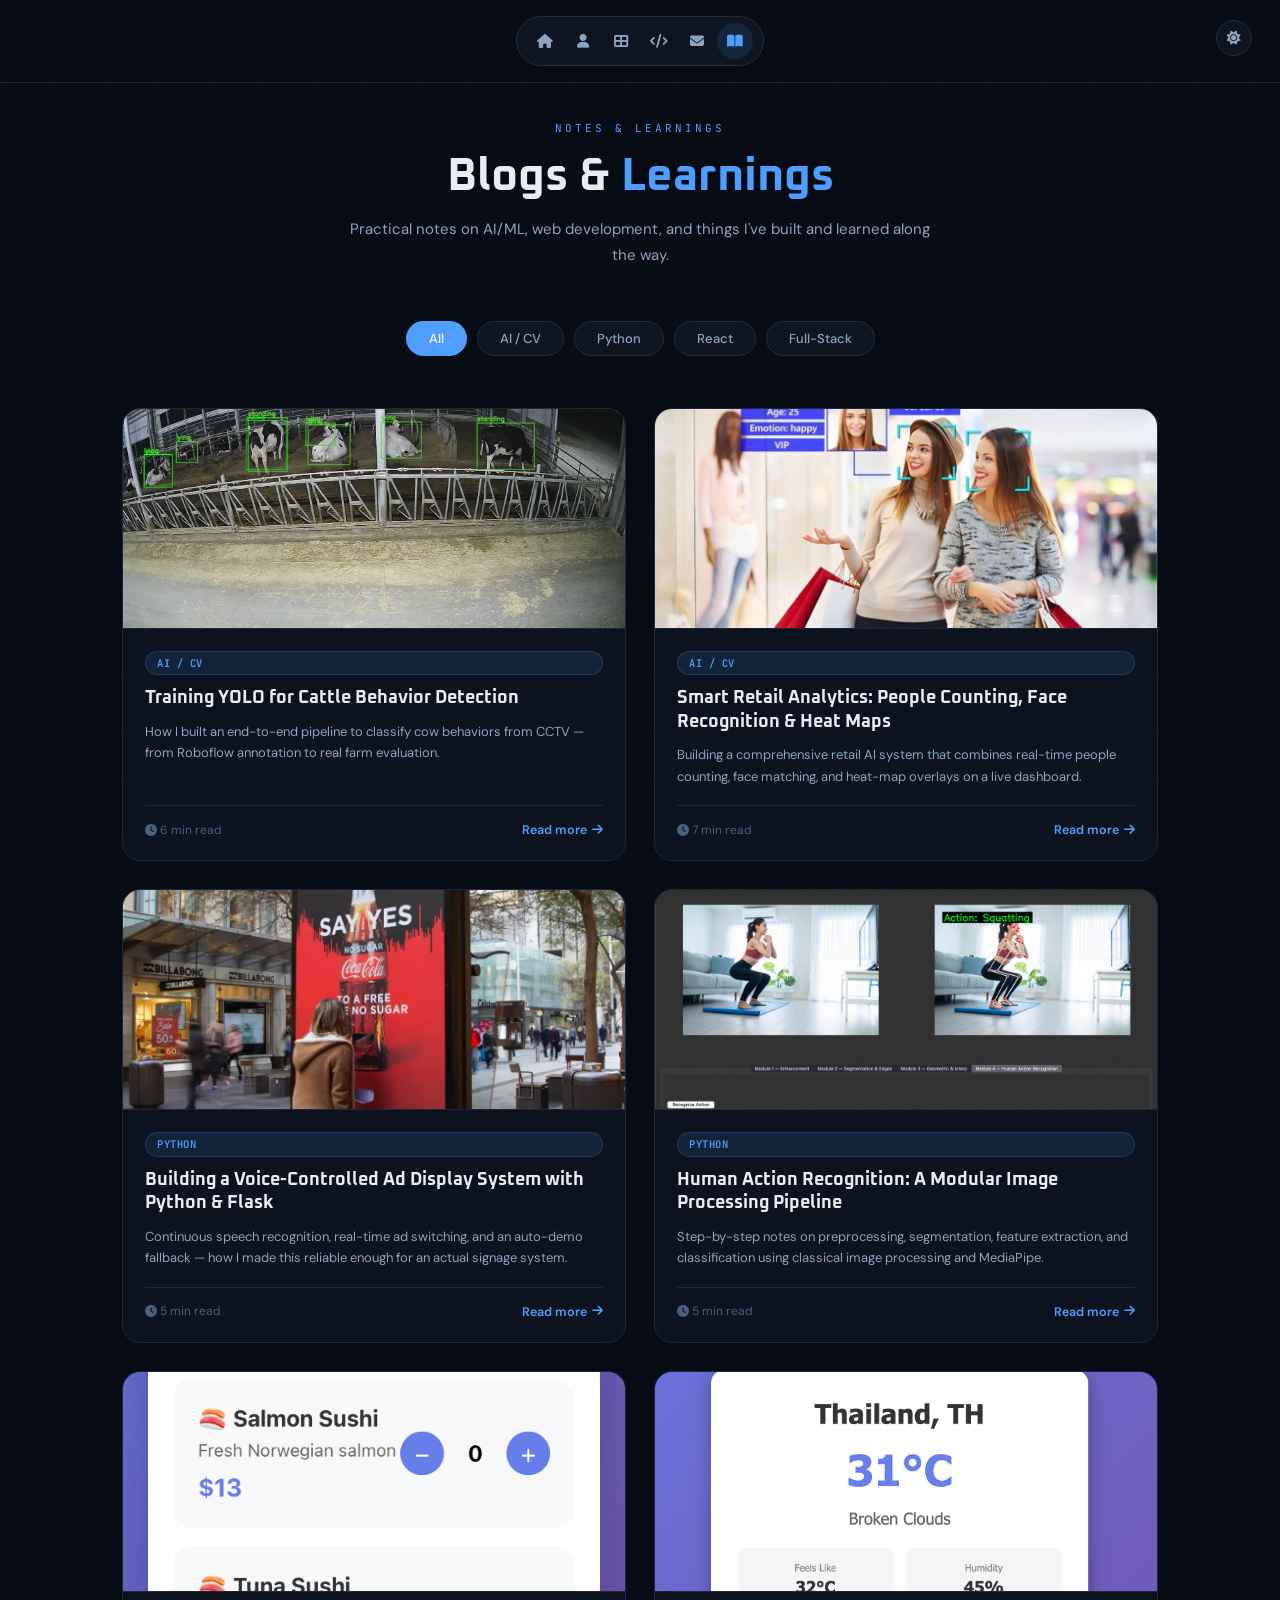
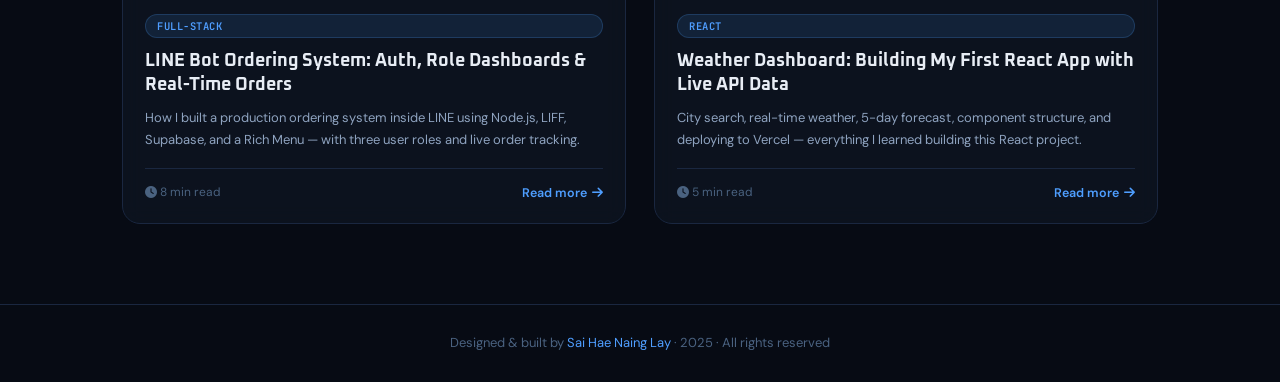
==== blog.html @ 4f35e361 "Add Blogs & Learning" ====
<!DOCTYPE html>
<html lang="en">
<head>
  <meta charset="UTF-8" />
  <meta name="viewport" content="width=device-width, initial-scale=1.0" />
  <title>Blog & Notes | Sai Hae Naing Lay</title>
  <link rel="preconnect" href="https://fonts.googleapis.com" />
  <link rel="preconnect" href="https://fonts.gstatic.com" crossorigin />
  <link href="https://fonts.googleapis.com/css2?family=Oxanium:wght@400;500;600;700;800&family=DM+Sans:wght@300;400;500;600&family=JetBrains+Mono:wght@400;500&display=swap" rel="stylesheet" />
  <link rel="stylesheet" href="https://cdnjs.cloudflare.com/ajax/libs/font-awesome/6.5.0/css/all.min.css" />
  <style>
    *, *::before, *::after { margin: 0; padding: 0; box-sizing: border-box; }

    :root {
      --bg:        #070b14;
      --surface:   #0e1520;
      --surface2:  #131d2e;
      --border:    #1a2740;
      --border2:   #1e2e4a;
      --accent:    #4f9eff;
      --accent2:   #7ec8ff;
      --accent-glow: rgba(79,158,255,0.12);
      --text:      #e8edf5;
      --text2:     #8fa3c0;
      --text3:     #4a6280;
      --radius:    14px;
    }

    html { scroll-behavior: smooth; }

    body {
      font-family: 'DM Sans', system-ui, sans-serif;
      background: var(--bg);
      color: var(--text);
      overflow-x: hidden;
      line-height: 1.6;
    }

    body::before {
      content: '';
      position: fixed; inset: 0;
      background-image:
        linear-gradient(rgba(79,158,255,0.035) 1px, transparent 1px),
        linear-gradient(90deg, rgba(79,158,255,0.035) 1px, transparent 1px);
      background-size: 52px 52px;
      pointer-events: none; z-index: 0;
    }

    body.light {
      --bg:        #f2f4f8;
      --surface:   #ffffff;
      --surface2:  #e8ecf2;
      --border:    #d0d8e8;
      --border2:   #c0cce0;
      --text:      #0f1929;
      --text2:     #445066;
      --text3:     #8898aa;
      --accent-glow: rgba(79,158,255,0.09);
    }

    body.light::before {
      background-image:
        linear-gradient(rgba(79,158,255,0.06) 1px, transparent 1px),
        linear-gradient(90deg, rgba(79,158,255,0.06) 1px, transparent 1px);
    }

    /* ── NAV ── */
    #navbar {
      position: fixed; top: 0; left: 0; right: 0; z-index: 100;
      display: flex; align-items: center; justify-content: center;
      padding: 16px 40px;
      background: rgba(7,11,20,0.82);
      backdrop-filter: blur(18px);
      border-bottom: 1px solid var(--border);
    }

    body.light #navbar { background: rgba(242,244,248,0.88); }

    .nav-inner {
      display: flex; align-items: center; gap: 4px;
      background: var(--surface); border: 1px solid var(--border2);
      border-radius: 999px; padding: 6px 10px;
    }

    .nav-links { display: flex; gap: 2px; list-style: none; }

    .nav-links a {
      position: relative;
      display: flex; align-items: center; justify-content: center;
      width: 36px; height: 36px; border-radius: 50%;
      color: var(--text2); font-size: 14px;
      text-decoration: none; transition: all 0.2s;
    }

    .nav-links a:hover, .nav-links a.active {
      background: var(--accent-glow); color: var(--accent);
    }

    .nav-links a .tip {
      position: absolute; top: calc(100% + 10px);
      left: 50%; transform: translateX(-50%);
      background: var(--surface2); border: 1px solid var(--border2);
      color: var(--text); font-size: 11px; padding: 4px 10px;
      border-radius: 8px; white-space: nowrap;
      opacity: 0; pointer-events: none; transition: opacity 0.16s;
    }
    .nav-links a:hover .tip { opacity: 1; }

    .theme-toggle {
      position: fixed; right: 28px; top: 20px;
      display: flex; align-items: center; justify-content: center;
      width: 36px; height: 36px;
      background: var(--surface); border: 1px solid var(--border2);
      border-radius: 50%; color: var(--text2); font-size: 14px;
      cursor: pointer; transition: all 0.2s; z-index: 101;
    }
    .theme-toggle:hover { color: var(--accent); border-color: var(--accent); }

    /* ── BLOG LISTING ── */
    #blog-listing {
      min-height: 100vh;
      padding: 120px 32px 80px;
      max-width: 1100px;
      margin: 0 auto;
      position: relative; z-index: 1;
    }

    .blog-header {
      text-align: center;
      margin-bottom: 52px;
    }

    .blog-label {
      font-family: 'JetBrains Mono', monospace;
      font-size: 11px; letter-spacing: 3px;
      text-transform: uppercase; color: var(--accent);
      margin-bottom: 14px; display: block;
    }

    .blog-title {
      font-family: 'Oxanium', sans-serif;
      font-size: clamp(26px, 4vw, 46px);
      font-weight: 700; color: var(--text);
      margin-bottom: 14px; line-height: 1.1;
    }

    .blog-title span { color: var(--accent); }

    .blog-sub {
      font-size: 15px; color: var(--text2);
      max-width: 600px; margin: 0 auto;
      line-height: 1.75;
    }

    /* filter tabs */
    .filter-row {
      display: flex; flex-wrap: wrap; gap: 10px;
      justify-content: center; margin-bottom: 52px;
    }

    .fbtn {
      padding: 8px 22px; border-radius: 999px;
      font-size: 13px; font-weight: 500;
      border: 1px solid var(--border2);
      background: var(--surface); color: var(--text2);
      cursor: pointer; transition: all 0.2s;
      font-family: 'DM Sans', sans-serif;
    }
    .fbtn.active, .fbtn:hover {
      background: var(--accent); color: #fff; border-color: transparent;
    }

    /* card grid */
    .blog-grid {
      display: grid;
      grid-template-columns: repeat(2, 1fr);
      gap: 28px;
    }

    .blog-card {
      background: rgba(14,21,32,0.85);
      border: 1px solid var(--border);
      border-radius: 18px; overflow: hidden;
      cursor: pointer; transition: all 0.26s;
      backdrop-filter: blur(10px);
      display: flex; flex-direction: column;
    }

    body.light .blog-card { background: rgba(255,255,255,0.9); }

    .blog-card:hover {
      border-color: var(--accent);
      transform: translateY(-5px);
      box-shadow: 0 20px 50px rgba(0,0,0,0.4);
    }

    .blog-card.hidden { display: none; }

    .blog-card-img {
      width: 100%; height: 220px; object-fit: cover;
      display: block; border-bottom: 1px solid var(--border);
      transition: transform 0.4s;
    }
    .blog-card:hover .blog-card-img { transform: scale(1.04); }
    .blog-card-img-wrap { overflow: hidden; }

    .blog-card-body {
      padding: 22px 22px 20px;
      display: flex; flex-direction: column; flex: 1;
    }

    .blog-card-tag {
      display: inline-block;
      padding: 3px 11px; border-radius: 999px;
      font-size: 10.5px; font-weight: 600;
      font-family: 'JetBrains Mono', monospace;
      letter-spacing: 0.5px; text-transform: uppercase;
      background: var(--accent-glow); color: var(--accent);
      border: 1px solid rgba(79,158,255,0.2);
      margin-bottom: 12px;
    }

    .blog-card-title {
      font-family: 'Oxanium', sans-serif;
      font-size: 18px; font-weight: 700;
      color: var(--text); margin-bottom: 10px; line-height: 1.3;
    }

    .blog-card-desc {
      font-size: 13px; color: var(--text2); line-height: 1.65;
      margin-bottom: 18px; flex: 1;
    }

    .blog-card-footer {
      display: flex; align-items: center; justify-content: space-between;
      padding-top: 14px; border-top: 1px solid var(--border);
      font-size: 12px; color: var(--text3);
    }

    .blog-card-read {
      font-size: 12.5px; font-weight: 600; color: var(--accent);
      display: flex; align-items: center; gap: 5px;
      transition: gap 0.18s;
    }
    .blog-card:hover .blog-card-read { gap: 9px; }

    /* ── ARTICLE VIEW ── */
    #article-view {
      display: none;
      min-height: 100vh;
      position: relative; z-index: 1;
    }

    #article-view.visible { display: block; }

    .article-hero {
      width: 100%; height: 420px; object-fit: cover; display: block;
    }

    .article-body {
      max-width: 780px; margin: 0 auto;
      padding: 52px 32px 100px;
    }

    .article-back {
      display: inline-flex; align-items: center; gap: 8px;
      font-size: 13px; font-weight: 600; color: var(--text2);
      text-decoration: none; margin-bottom: 32px;
      cursor: pointer; border: none; background: none;
      transition: color 0.2s; font-family: 'DM Sans', sans-serif;
    }
    .article-back:hover { color: var(--accent); }

    .article-tag {
      display: inline-block;
      padding: 4px 13px; border-radius: 999px;
      font-size: 11px; font-weight: 600;
      font-family: 'JetBrains Mono', monospace;
      letter-spacing: 0.5px; text-transform: uppercase;
      background: var(--accent-glow); color: var(--accent);
      border: 1px solid rgba(79,158,255,0.2);
      margin-bottom: 18px;
    }

    .article-title {
      font-family: 'Oxanium', sans-serif;
      font-size: clamp(24px, 4vw, 38px);
      font-weight: 700; color: var(--text);
      margin-bottom: 10px; line-height: 1.15;
    }

    .article-meta {
      font-size: 12px; color: var(--text3);
      font-family: 'JetBrains Mono', monospace;
      margin-bottom: 40px;
      display: flex; gap: 18px;
    }

    .article-content h2 {
      font-family: 'Oxanium', sans-serif;
      font-size: 20px; font-weight: 700;
      color: var(--text); margin: 36px 0 14px;
    }

    .article-content p {
      font-size: 15px; color: var(--text2);
      line-height: 1.82; margin-bottom: 16px;
    }

    .article-content ul {
      margin: 0 0 18px 22px;
    }

    .article-content li {
      font-size: 15px; color: var(--text2);
      line-height: 1.75; margin-bottom: 6px;
    }

    .article-content code {
      font-family: 'JetBrains Mono', monospace;
      font-size: 13px; background: var(--surface2);
      border: 1px solid var(--border2);
      padding: 2px 8px; border-radius: 5px; color: var(--accent2);
    }

    .article-content pre {
      background: var(--surface);
      border: 1px solid var(--border2);
      border-radius: 10px; padding: 20px 22px;
      overflow-x: auto; margin: 20px 0;
    }

    .article-content pre code {
      background: none; border: none;
      padding: 0; font-size: 13px; color: var(--text2);
    }

    .article-content strong { color: var(--text); font-weight: 600; }

    .article-divider {
      height: 1px; background: var(--border2);
      margin: 40px 0;
    }

    /* ── FOOTER ── */
    footer {
      text-align: center; padding: 28px;
      border-top: 1px solid var(--border);
      font-size: 13px; color: var(--text3);
      position: relative; z-index: 1;
    }
    footer span { color: var(--accent); }

    /* ── RESPONSIVE ── */
    @media (max-width: 768px) {
      .blog-grid { grid-template-columns: 1fr; }
      #blog-listing { padding: 100px 20px 60px; }
      .article-body { padding: 36px 20px 80px; }
      #navbar { padding: 14px 16px; }
      .theme-toggle { right: 14px; top: 16px; }
    }
  </style>
</head>
<body>

  <!-- NAV -->
  <nav id="navbar">
    <div class="nav-inner">
      <ul class="nav-links">
        <li><a href="index.html"  ><i class="fas fa-house"></i>              <span class="tip">Home</span></a></li>
        <li><a href="index.html#about"  ><i class="fas fa-user"></i>         <span class="tip">About</span></a></li>
        <li><a href="index.html#portfolio"><i class="fas fa-table-cells-large"></i><span class="tip">Projects</span></a></li>
        <li><a href="index.html#skills" ><i class="fas fa-code"></i>         <span class="tip">Skills</span></a></li>
        <li><a href="index.html#contact"><i class="fas fa-envelope"></i>     <span class="tip">Contact</span></a></li>
        <li><a href="blog.html" class="active"><i class="fas fa-book-open"></i><span class="tip">Blog</span></a></li>
      </ul>
    </div>
    <button class="theme-toggle" id="themeToggle" aria-label="Toggle theme">
      <i class="fas fa-sun"></i>
    </button>
  </nav>

  <!-- ══ BLOG LISTING ══ -->
  <div id="blog-listing">
    <div class="blog-header">
      <span class="blog-label">Notes &amp; Learnings</span>
      <h1 class="blog-title">Blogs &amp; <span>Learnings</span></h1>
      <p class="blog-sub">Practical notes on AI/ML, web development, and things I've built and learned along the way.</p>
    </div>

    <div class="filter-row">
      <button class="fbtn active" data-tag="all">All</button>
      <button class="fbtn" data-tag="AI/CV">AI / CV</button>
      <button class="fbtn" data-tag="Python">Python</button>
      <button class="fbtn" data-tag="React">React</button>
      <button class="fbtn" data-tag="Full-Stack">Full-Stack</button>
    </div>

    <div class="blog-grid" id="blogGrid">

      <!-- 1: YOLO Cattle -->
      <div class="blog-card" data-tag="AI/CV" data-post="yolo-cattle" onclick="openPost('yolo-cattle')">
        <div class="blog-card-img-wrap">
          <img src="images/Result.png" alt="Cattle Behavior" class="blog-card-img" />
        </div>
        <div class="blog-card-body">
          <span class="blog-card-tag">AI / CV</span>
          <h2 class="blog-card-title">Training YOLO for Cattle Behavior Detection</h2>
          <p class="blog-card-desc">How I built an end-to-end pipeline to classify cow behaviors from CCTV — from Roboflow annotation to real farm evaluation.</p>
          <div class="blog-card-footer">
            <span><i class="fas fa-clock"></i> 6 min read</span>
            <span class="blog-card-read">Read more <i class="fas fa-arrow-right"></i></span>
          </div>
        </div>
      </div>

      <!-- 2: Smart Retail -->
      <div class="blog-card" data-tag="AI/CV" data-post="smart-retail" onclick="openPost('smart-retail')">
        <div class="blog-card-img-wrap">
          <img src="images/face-recognition.jpg" alt="Smart Retail" class="blog-card-img" />
        </div>
        <div class="blog-card-body">
          <span class="blog-card-tag">AI / CV</span>
          <h2 class="blog-card-title">Smart Retail Analytics: People Counting, Face Recognition &amp; Heat Maps</h2>
          <p class="blog-card-desc">Building a comprehensive retail AI system that combines real-time people counting, face matching, and heat-map overlays on a live dashboard.</p>
          <div class="blog-card-footer">
            <span><i class="fas fa-clock"></i> 7 min read</span>
            <span class="blog-card-read">Read more <i class="fas fa-arrow-right"></i></span>
          </div>
        </div>
      </div>

      <!-- 3: Voice Ads -->
      <div class="blog-card" data-tag="Python" data-post="voice-ads" onclick="openPost('voice-ads')">
        <div class="blog-card-img-wrap">
          <img src="images/voice-controlled_ads.webp" alt="Voice Ads" class="blog-card-img" />
        </div>
        <div class="blog-card-body">
          <span class="blog-card-tag">Python</span>
          <h2 class="blog-card-title">Building a Voice-Controlled Ad Display System with Python &amp; Flask</h2>
          <p class="blog-card-desc">Continuous speech recognition, real-time ad switching, and an auto-demo fallback — how I made this reliable enough for an actual signage system.</p>
          <div class="blog-card-footer">
            <span><i class="fas fa-clock"></i> 5 min read</span>
            <span class="blog-card-read">Read more <i class="fas fa-arrow-right"></i></span>
          </div>
        </div>
      </div>

      <!-- 4: Human Action -->
      <div class="blog-card" data-tag="Python" data-post="human-action" onclick="openPost('human-action')">
        <div class="blog-card-img-wrap">
          <img src="images/humanaction-reco.PNG" alt="Human Action" class="blog-card-img" />
        </div>
        <div class="blog-card-body">
          <span class="blog-card-tag">Python</span>
          <h2 class="blog-card-title">Human Action Recognition: A Modular Image Processing Pipeline</h2>
          <p class="blog-card-desc">Step-by-step notes on preprocessing, segmentation, feature extraction, and classification using classical image processing and MediaPipe.</p>
          <div class="blog-card-footer">
            <span><i class="fas fa-clock"></i> 5 min read</span>
            <span class="blog-card-read">Read more <i class="fas fa-arrow-right"></i></span>
          </div>
        </div>
      </div>

      <!-- 5: LINE Bot -->
      <div class="blog-card" data-tag="Full-Stack" data-post="line-bot" onclick="openPost('line-bot')">
        <div class="blog-card-img-wrap">
          <img src="images/line-bot-sushi.png" alt="LINE Bot" class="blog-card-img" />
        </div>
        <div class="blog-card-body">
          <span class="blog-card-tag">Full-Stack</span>
          <h2 class="blog-card-title">LINE Bot Ordering System: Auth, Role Dashboards &amp; Real-Time Orders</h2>
          <p class="blog-card-desc">How I built a production ordering system inside LINE using Node.js, LIFF, Supabase, and a Rich Menu — with three user roles and live order tracking.</p>
          <div class="blog-card-footer">
            <span><i class="fas fa-clock"></i> 8 min read</span>
            <span class="blog-card-read">Read more <i class="fas fa-arrow-right"></i></span>
          </div>
        </div>
      </div>

      <!-- 6: Weather Dashboard -->
      <div class="blog-card" data-tag="React" data-post="weather-dashboard" onclick="openPost('weather-dashboard')">
        <div class="blog-card-img-wrap">
          <img src="images/weather-dashboard.png" alt="Weather Dashboard" class="blog-card-img" />
        </div>
        <div class="blog-card-body">
          <span class="blog-card-tag">React</span>
          <h2 class="blog-card-title">Weather Dashboard: Building My First React App with Live API Data</h2>
          <p class="blog-card-desc">City search, real-time weather, 5-day forecast, component structure, and deploying to Vercel — everything I learned building this React project.</p>
          <div class="blog-card-footer">
            <span><i class="fas fa-clock"></i> 5 min read</span>
            <span class="blog-card-read">Read more <i class="fas fa-arrow-right"></i></span>
          </div>
        </div>
      </div>

    </div>
  </div>

  <!-- ══ ARTICLE VIEW ══ -->
  <div id="article-view">

    <!-- POST: yolo-cattle -->
    <article id="post-yolo-cattle" class="post-content" style="display:none">
      <img src="images/Result.png" alt="Cattle Behavior" class="article-hero" />
      <div class="article-body">
        <button class="article-back" onclick="closePost()"><i class="fas fa-arrow-left"></i> Back to Notes</button>
        <span class="article-tag">AI / CV</span>
        <h1 class="article-title">Training YOLO for Cattle Behavior Detection</h1>
        <div class="article-meta">
          <span><i class="fas fa-clock"></i> 6 min read</span>
          <span><i class="fas fa-tag"></i> YOLOv8, YOLOv11, Roboflow, Python</span>
        </div>
        <div class="article-content">
          <p>This was my senior project — building a computer vision system that could watch CCTV footage of cows and classify their behavior in real time. The goal was to detect estrus (heat) automatically, which is important for livestock management.</p>

          <h2>Why Behavior Recognition?</h2>
          <p>Estrus detection in cattle is traditionally done manually, which requires constant observation and is easy to miss. Mounting behavior is a key indicator. If a model can detect mounting reliably from video, it can alert farmers automatically and save a lot of time.</p>

          <h2>Dataset Construction</h2>
          <p>The first challenge was data. We recorded footage from real farm CCTV cameras, then manually annotated each frame using <code>Roboflow</code>. We labeled four behavior classes:</p>
          <ul>
            <li>Standing</li>
            <li>Lying</li>
            <li>Grazing</li>
            <li>Mounting</li>
          </ul>
          <p>Dataset quality matters more than quantity. We spent a lot of time making sure labels were consistent — a blurry frame with a wrong label is worse than no frame at all.</p>

          <h2>Model Training</h2>
          <p>We trained both <code>YOLOv8</code> and <code>YOLOv11</code> to compare performance. YOLOv11 gave better results on our dataset, especially for detecting the mounting class which had fewer examples.</p>
          <pre><code>yolo train model=yolov11n.pt data=cattle.yaml epochs=50 imgsz=640</code></pre>
          <p>Key things I learned about training:</p>
          <ul>
            <li>Always check your class distribution — imbalanced data will hurt your minority class badly</li>
            <li>Use augmentation (flip, rotate, brightness) but don't overdo it</li>
            <li>Validate on real farm footage, not just your training split</li>
          </ul>

          <h2>Evaluation on Real Footage</h2>
          <p>The hardest part was getting the model to work on actual farm CCTV. The cameras were low resolution and had different angles than our training data. We had to fine-tune with a small set of real-farm-specific images to bridge that gap.</p>

          <h2>What I'd Do Differently</h2>
          <p>If I did this again, I'd collect data from multiple farms and multiple camera angles from the start. A model trained on one farm's footage generalizes poorly to another farm's lighting and angle. Also, tracking behavior over time (not just per-frame classification) would make the system much more useful.</p>
        </div>
      </div>
    </article>

    <!-- POST: smart-retail -->
    <article id="post-smart-retail" class="post-content" style="display:none">
      <img src="images/face-recognition.jpg" alt="Smart Retail" class="article-hero" />
      <div class="article-body">
        <button class="article-back" onclick="closePost()"><i class="fas fa-arrow-left"></i> Back to Notes</button>
        <span class="article-tag">AI / CV</span>
        <h1 class="article-title">Smart Retail Analytics: People Counting, Face Recognition &amp; Heat Maps</h1>
        <div class="article-meta">
          <span><i class="fas fa-clock"></i> 7 min read</span>
          <span><i class="fas fa-tag"></i> YOLO, OpenCV, Face Recognition, NumPy</span>
        </div>
        <div class="article-content">
          <p>This was an internship project at CAS Cogniser that combined several computer vision tasks into one system: counting people entering and leaving a store, matching faces against a customer database, and generating heat maps of where people spent the most time.</p>

          <h2>System Overview</h2>
          <p>The system had three main modules running in parallel on a video stream:</p>
          <ul>
            <li><strong>People counter</strong> — entry/exit tracking using line-crossing detection</li>
            <li><strong>Face recognizer</strong> — match detected faces against a stored database</li>
            <li><strong>Heat map generator</strong> — track movement positions and build a density map</li>
          </ul>

          <h2>People Counting with Line Crossing</h2>
          <p>I used <code>YOLO</code> to detect people in each frame, then tracked them across frames using their bounding box positions. When a tracked person crosses a virtual line in the frame, it counts as an entry or exit depending on direction.</p>
          <p>The tricky part is handling occlusion — when two people overlap, the tracker can get confused. I used a simple centroid distance approach which worked well enough for the store's layout.</p>

          <h2>Face Recognition Pipeline</h2>
          <p>For face recognition, the pipeline was: detect face → align → extract embedding → compare to database. When a match is found within a distance threshold, the dashboard shows "matched" with the customer ID. Otherwise it shows "no data".</p>
          <pre><code># Simplified face matching logic
embedding = get_embedding(face_crop)
distances = [cosine_distance(embedding, db_emb) for db_emb in database]
if min(distances) < THRESHOLD:
    return "matched", customer_ids[argmin(distances)]
return "no data", None</code></pre>

          <h2>Heat Map Generation</h2>
          <p>For each frame, I recorded the center point of every detected person. After accumulating these over time, I used <code>NumPy</code> to build a 2D histogram of positions, then applied a Gaussian blur and overlaid it as a colored transparency on the store map. High-traffic areas appeared in red, low-traffic in blue.</p>

          <h2>Dashboard</h2>
          <p>Everything fed into a live web dashboard showing the video stream, real-time occupancy count, entry/exit log, matched face list, and the heat map. Building this in a single day was intense but satisfying.</p>
        </div>
      </div>
    </article>

    <!-- POST: voice-ads -->
    <article id="post-voice-ads" class="post-content" style="display:none">
      <img src="images/voice-controlled_ads.webp" alt="Voice Ads" class="article-hero" />
      <div class="article-body">
        <button class="article-back" onclick="closePost()"><i class="fas fa-arrow-left"></i> Back to Notes</button>
        <span class="article-tag">Python</span>
        <h1 class="article-title">Building a Voice-Controlled Ad Display System with Python &amp; Flask</h1>
        <div class="article-meta">
          <span><i class="fas fa-clock"></i> 5 min read</span>
          <span><i class="fas fa-tag"></i> Python, Flask, SpeechRecognition</span>
        </div>
        <div class="article-content">
          <p>During my internship, I built a system where voice commands could control which advertisement was displayed on a screen in real time. The use case was a digital signage screen in a retail environment where staff could switch ads hands-free.</p>

          <h2>Core Challenge: Reliable Continuous Listening</h2>
          <p>The biggest problem with voice systems is reliability. Background noise, accents, and silence all cause issues. I used Python's <code>SpeechRecognition</code> library with Google's speech API, running in a background thread so it never blocked the main app.</p>
          <pre><code>import speech_recognition as sr

def listen_loop():
    r = sr.Recognizer()
    with sr.Microphone() as source:
        r.adjust_for_ambient_noise(source)
        while True:
            try:
                audio = r.listen(source, timeout=3)
                command = r.recognize_google(audio).lower()
                handle_command(command)
            except sr.WaitTimeoutError:
                pass
            except sr.UnknownValueError:
                pass</code></pre>

          <h2>Command Mapping</h2>
          <p>I built a dynamic command map that read the video folder structure automatically. If you had folders named "food", "tech", and "sale", the system would recognize phrases like "show food" or "play tech" without any hardcoding.</p>

          <h2>Auto-Demo Fallback</h2>
          <p>If no command is given for 30 seconds, the system falls into demo mode and cycles through all available ads automatically. This was important for when the screen was unattended — it kept content playing rather than freezing on one ad.</p>

          <h2>Flask UI</h2>
          <p>A small Flask web app provided a browser-based control panel as a backup. Staff could click to switch ads if voice wasn't working. The Flask backend and the listener shared the same state via a thread-safe queue.</p>

          <h2>What I Learned</h2>
          <p>Threading in Python is trickier than it looks when you need shared state. Using a <code>queue.Queue</code> instead of shared variables was the key to making it stable. Also, pre-loading videos into memory rather than streaming from disk made switching instant instead of having a 1–2 second delay.</p>
        </div>
      </div>
    </article>

    <!-- POST: human-action -->
    <article id="post-human-action" class="post-content" style="display:none">
      <img src="images/humanaction-reco.PNG" alt="Human Action" class="article-hero" />
      <div class="article-body">
        <button class="article-back" onclick="closePost()"><i class="fas fa-arrow-left"></i> Back to Notes</button>
        <span class="article-tag">Python</span>
        <h1 class="article-title">Human Action Recognition: A Modular Image Processing Pipeline</h1>
        <div class="article-meta">
          <span><i class="fas fa-clock"></i> 5 min read</span>
          <span><i class="fas fa-tag"></i> Python, MediaPipe, OpenCV, Image Processing</span>
        </div>
        <div class="article-content">
          <p>This was a team project for an image processing course. The goal was to recognize human actions from images using classical image processing techniques — no deep learning allowed. It forced us to really understand what's happening under the hood.</p>

          <h2>Pipeline Overview</h2>
          <p>The system was broken into four clean stages:</p>
          <ul>
            <li><strong>Preprocessing</strong> — resize, normalize, convert color spaces</li>
            <li><strong>Segmentation</strong> — separate the person from the background</li>
            <li><strong>Feature extraction</strong> — extract meaningful descriptors</li>
            <li><strong>Classification</strong> — assign an action label</li>
          </ul>

          <h2>Segmentation</h2>
          <p>We tried background subtraction first, but it broke badly with varied backgrounds. We switched to using <code>MediaPipe</code>'s selfie segmentation to get a reliable person mask, which we then used to isolate the subject before processing.</p>

          <h2>Feature Extraction</h2>
          <p>With MediaPipe's pose landmarks, we extracted 33 keypoints per frame. From these we computed joint angles (e.g., elbow angle, knee angle) and relative distances between keypoints. These angles and ratios were much more robust to scale and position differences than raw pixel coordinates.</p>
          <pre><code># Compute angle between three landmarks
def calc_angle(a, b, c):
    a, b, c = np.array(a), np.array(b), np.array(c)
    radians = np.arctan2(c[1]-b[1], c[0]-b[0]) - \
              np.arctan2(a[1]-b[1], a[0]-b[0])
    return np.abs(np.degrees(radians))</code></pre>

          <h2>Classification</h2>
          <p>We used a simple rule-based classifier first (if knee angle > 160 and hip angle > 150 → "standing"), then moved to a KNN classifier trained on a labeled dataset of poses. KNN worked surprisingly well given the clean feature vector we'd built.</p>

          <h2>GUI App</h2>
          <p>We wrapped everything in a Python GUI app using Tkinter that let users load an image or enable the webcam, run the pipeline, and see the result with annotated landmarks drawn on the image. Making it interactive made the demo much more convincing.</p>
        </div>
      </div>
    </article>

    <!-- POST: line-bot -->
    <article id="post-line-bot" class="post-content" style="display:none">
      <img src="images/line-bot-sushi.png" alt="LINE Bot" class="article-hero" />
      <div class="article-body">
        <button class="article-back" onclick="closePost()"><i class="fas fa-arrow-left"></i> Back to Notes</button>
        <span class="article-tag">Full-Stack</span>
        <h1 class="article-title">LINE Bot Ordering System: Auth, Role Dashboards &amp; Real-Time Orders</h1>
        <div class="article-meta">
          <span><i class="fas fa-clock"></i> 8 min read</span>
          <span><i class="fas fa-tag"></i> Node.js, Express, LINE LIFF, Supabase</span>
        </div>
        <div class="article-content">
          <p>My most complex project so far. The goal was to build a complete food ordering system entirely inside LINE — one of the most popular messaging apps in Thailand — for a sushi cafe. Users could browse the menu, place orders, and track status, all without leaving LINE.</p>

          <h2>Why LINE LIFF?</h2>
          <p>LINE Front-end Framework (LIFF) lets you embed a web app inside LINE's browser. This means you can build a full React or HTML interface that runs inside a LINE chat, with access to the user's LINE identity. It's perfect for a food ordering flow.</p>

          <h2>Authentication</h2>
          <p>LIFF provides a user token automatically when a LINE user opens the app. I verified this token on the backend using LINE's API to get the user's LINE ID, then looked them up in Supabase to determine their role.</p>
          <pre><code>const profile = await liff.getProfile();
const lineUserId = profile.userId;
// Send to backend to get role
const res = await fetch('/api/auth', {
  method: 'POST',
  body: JSON.stringify({ lineUserId })
});</code></pre>

          <h2>Three-Role System</h2>
          <p>The system had three roles stored in Supabase:</p>
          <ul>
            <li><strong>Customer</strong> — browse menu, place orders, view order history, redeem points</li>
            <li><strong>Shop Master</strong> — manage incoming orders, update order status, view daily summary</li>
            <li><strong>Admin</strong> — manage the menu, view all orders, manage users and points</li>
          </ul>
          <p>Each role got a different dashboard UI, all served from the same Express backend but with role-based route guards.</p>

          <h2>Real-Time Order Updates</h2>
          <p>I used Supabase's real-time subscriptions to push order status updates to the shop dashboard without polling. When an order status changed in the database, the shop master's UI updated instantly.</p>

          <h2>Points System</h2>
          <p>Every order added points to the customer's account. Points could be redeemed for discounts on future orders. The tricky part was making this atomic — you don't want to add points if the order failed, or deduct points twice. Supabase's database functions (RPC) handled this cleanly.</p>

          <h2>Rich Menu</h2>
          <p>LINE's Rich Menu is the button grid that appears at the bottom of the chat. I configured different Rich Menus for different roles using the LINE Messaging API — customers got "Order", "History", "Points" buttons, while shop masters got "New Orders", "Today's Summary".</p>
        </div>
      </div>
    </article>

    <!-- POST: weather-dashboard -->
    <article id="post-weather-dashboard" class="post-content" style="display:none">
      <img src="images/weather-dashboard.png" alt="Weather Dashboard" class="article-hero" />
      <div class="article-body">
        <button class="article-back" onclick="closePost()"><i class="fas fa-arrow-left"></i> Back to Notes</button>
        <span class="article-tag">React</span>
        <h1 class="article-title">Weather Dashboard: Building My First React App with Live API Data</h1>
        <div class="article-meta">
          <span><i class="fas fa-clock"></i> 5 min read</span>
          <span><i class="fas fa-tag"></i> React, JavaScript, OpenWeatherMap API, Vercel</span>
        </div>
        <div class="article-content">
          <p>I built this project to get hands-on experience with React while connecting to a real API. The Weather Dashboard lets you search any city and see current conditions plus a 5-day forecast, deployed live on Vercel.</p>

          <h2>Component Structure</h2>
          <p>I kept the structure simple and clean:</p>
          <ul>
            <li><strong>App.jsx</strong> — main state management, API calls</li>
            <li><strong>SearchBar.jsx</strong> — controlled input with form submit</li>
            <li><strong>Forecast.jsx</strong> — 5-day forecast cards</li>
          </ul>
          <p>Having the API logic all in <code>App.jsx</code> made it easy to pass data down as props and kept the child components focused on rendering.</p>

          <h2>Fetching from OpenWeatherMap</h2>
          <p>I used two endpoints — one for current weather and one for the 5-day forecast. Both needed an API key which I stored in a <code>.env</code> file using Vite's <code>import.meta.env</code>:</p>
          <pre><code># .env
VITE_API_KEY=your_key_here

# In component
const API_KEY = import.meta.env.VITE_API_KEY;</code></pre>
          <p>Never hardcode API keys in your source code — even if the repo is private. Vercel lets you set environment variables in the project settings so the key stays secure in production.</p>

          <h2>Handling the Forecast Data</h2>
          <p>The forecast endpoint returns data every 3 hours for 5 days (40 entries total). To get one reading per day, I filtered to every 8th item — simple but effective for this use case.</p>
          <pre><code>const dailyForecasts = forecastData.list
  .filter((item, index) => index % 8 === 0)
  .slice(0, 5);</code></pre>

          <h2>What I Learned About React</h2>
          <ul>
            <li>State and props flow — keep state as high as it needs to be, no higher</li>
            <li>Async/await in event handlers — always handle loading and error states</li>
            <li>Environment variables with Vite — prefix with <code>VITE_</code> or they won't be exposed</li>
            <li>Deploying to Vercel — just connect your GitHub repo and it auto-deploys on every push</li>
          </ul>
        </div>
      </div>
    </article>

  </div><!-- end article-view -->

  <footer>
    <p>Designed &amp; built by <span>Sai Hae Naing Lay</span> · 2025 · All rights reserved</p>
  </footer>

  <script>
    /* Theme toggle */
    const themeBtn  = document.getElementById('themeToggle');
    const themeIcon = themeBtn.querySelector('i');
    function applyTheme(t) {
      document.body.classList.toggle('light', t === 'light');
      themeIcon.className = t === 'light' ? 'fas fa-moon' : 'fas fa-sun';
      localStorage.setItem('theme', t);
    }
    applyTheme(localStorage.getItem('theme') || 'dark');
    themeBtn.addEventListener('click', () =>
      applyTheme(document.body.classList.contains('light') ? 'dark' : 'light')
    );

    /* Filter */
    document.querySelectorAll('.fbtn').forEach(btn => {
      btn.addEventListener('click', () => {
        document.querySelectorAll('.fbtn').forEach(b => b.classList.remove('active'));
        btn.classList.add('active');
        const tag = btn.dataset.tag;
        document.querySelectorAll('.blog-card').forEach(card => {
          card.classList.toggle('hidden', tag !== 'all' && card.dataset.tag !== tag);
        });
      });
    });

    /* Post open/close */
    function openPost(id) {
      document.getElementById('blog-listing').style.display = 'none';
      document.querySelector('footer').style.display = 'none';
      const view = document.getElementById('article-view');
      view.classList.add('visible');
      document.querySelectorAll('.post-content').forEach(p => p.style.display = 'none');
      document.getElementById('post-' + id).style.display = 'block';
      window.scrollTo({ top: 0, behavior: 'smooth' });
    }

    function closePost() {
      document.getElementById('blog-listing').style.display = 'block';
      document.querySelector('footer').style.display = 'block';
      document.getElementById('article-view').classList.remove('visible');
      document.querySelectorAll('.post-content').forEach(p => p.style.display = 'none');
      window.scrollTo({ top: 0, behavior: 'smooth' });
    }
  </script>

</body>
</html>
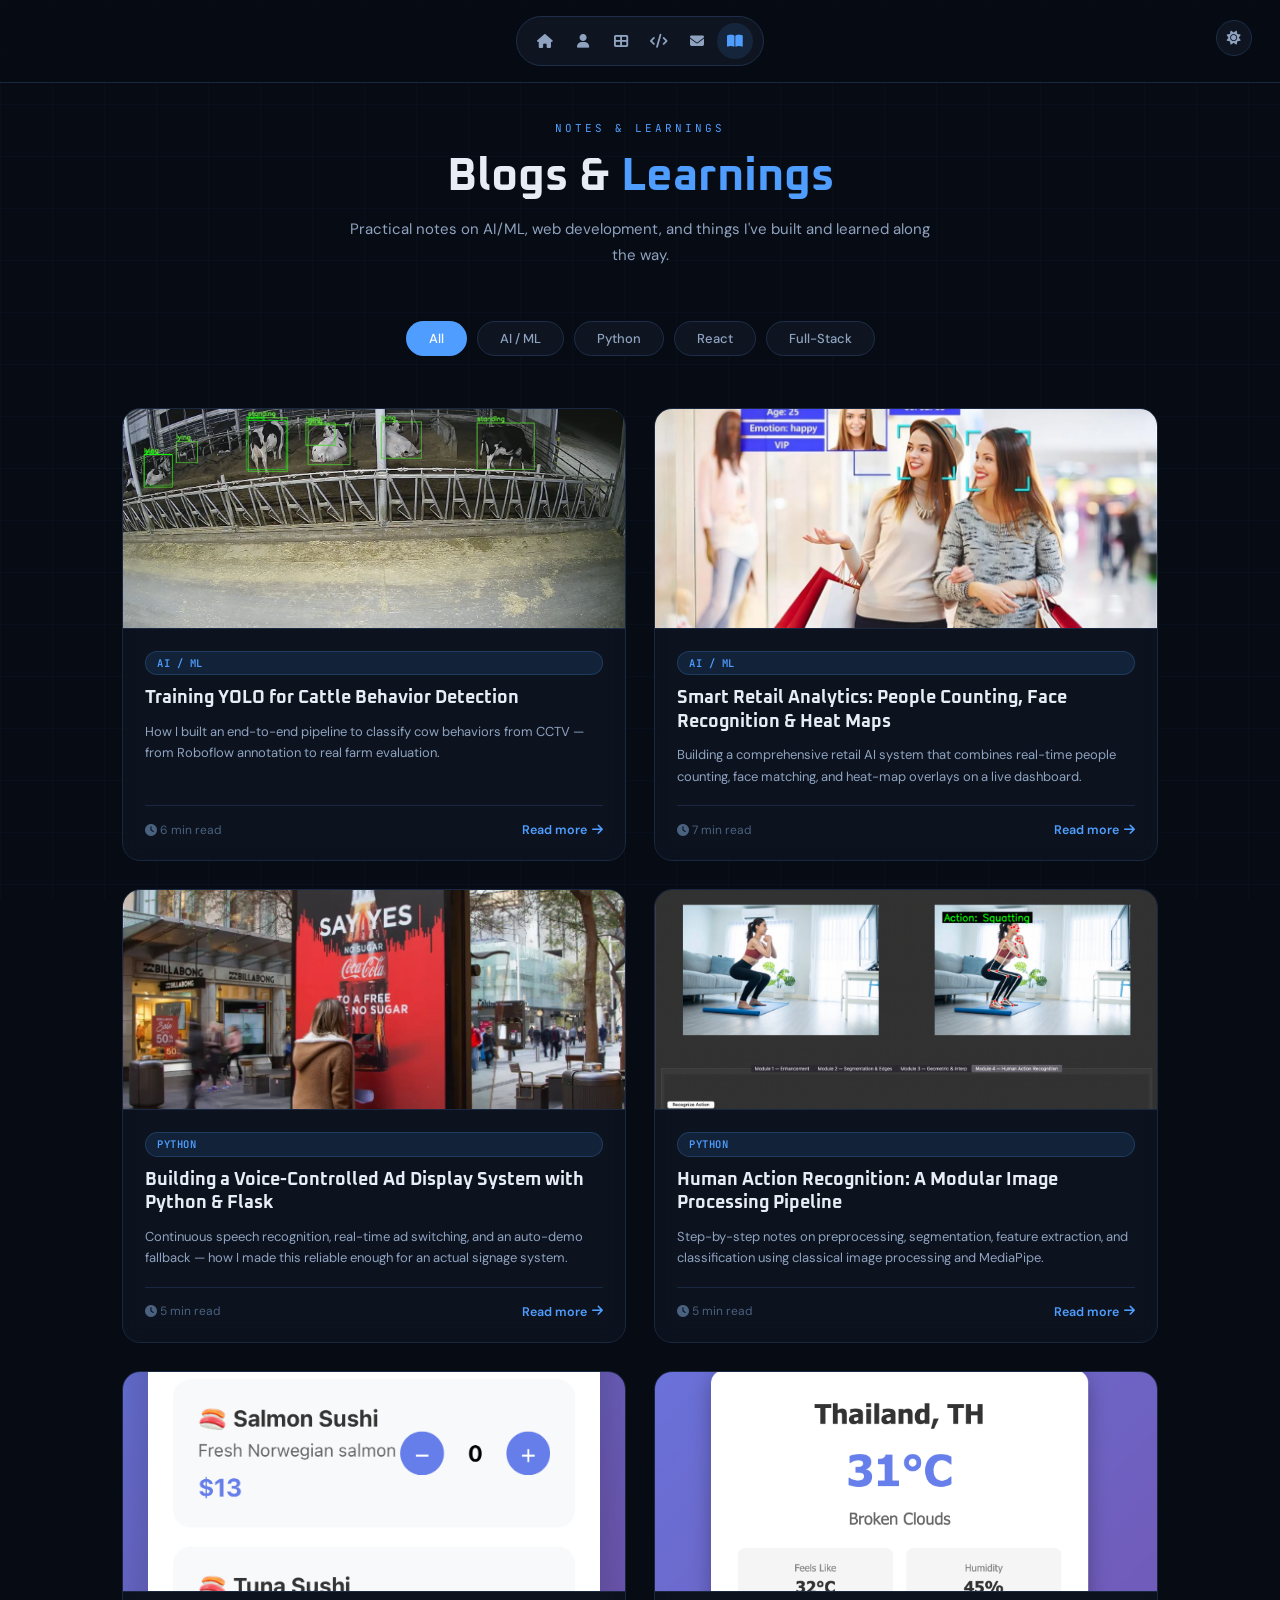
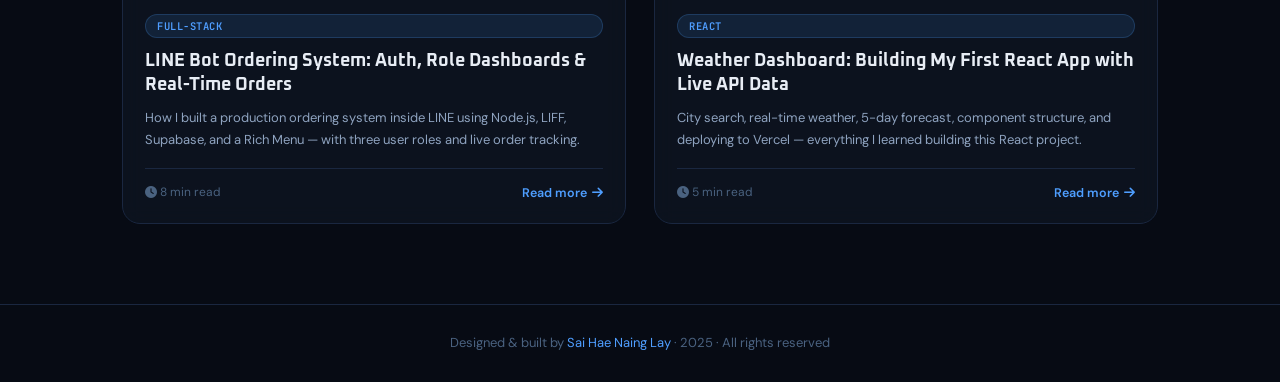
==== commit bf143cf3: "Image Fix" ====
--- a/blog.html
+++ b/blog.html
@@ -390,7 +390,7 @@
 
     <div class="filter-row">
       <button class="fbtn active" data-tag="all">All</button>
-      <button class="fbtn" data-tag="AI/CV">AI / CV</button>
+      <button class="fbtn" data-tag="AI/CV">AI / ML</button>
       <button class="fbtn" data-tag="Python">Python</button>
       <button class="fbtn" data-tag="React">React</button>
       <button class="fbtn" data-tag="Full-Stack">Full-Stack</button>
@@ -404,7 +404,7 @@
           <img src="images/Result.png" alt="Cattle Behavior" class="blog-card-img" />
         </div>
         <div class="blog-card-body">
-          <span class="blog-card-tag">AI / CV</span>
+          <span class="blog-card-tag">AI / ML</span>
           <h2 class="blog-card-title">Training YOLO for Cattle Behavior Detection</h2>
           <p class="blog-card-desc">How I built an end-to-end pipeline to classify cow behaviors from CCTV — from Roboflow annotation to real farm evaluation.</p>
           <div class="blog-card-footer">
@@ -420,7 +420,7 @@
           <img src="images/face-recognition.jpg" alt="Smart Retail" class="blog-card-img" />
         </div>
         <div class="blog-card-body">
-          <span class="blog-card-tag">AI / CV</span>
+          <span class="blog-card-tag">AI / ML</span>
           <h2 class="blog-card-title">Smart Retail Analytics: People Counting, Face Recognition &amp; Heat Maps</h2>
           <p class="blog-card-desc">Building a comprehensive retail AI system that combines real-time people counting, face matching, and heat-map overlays on a live dashboard.</p>
           <div class="blog-card-footer">
@@ -502,10 +502,9 @@
 
     <!-- POST: yolo-cattle -->
     <article id="post-yolo-cattle" class="post-content" style="display:none">
-      <img src="images/Result.png" alt="Cattle Behavior" class="article-hero" />
       <div class="article-body">
         <button class="article-back" onclick="closePost()"><i class="fas fa-arrow-left"></i> Back to Notes</button>
-        <span class="article-tag">AI / CV</span>
+        <span class="article-tag">AI / ML</span>
         <h1 class="article-title">Training YOLO for Cattle Behavior Detection</h1>
         <div class="article-meta">
           <span><i class="fas fa-clock"></i> 6 min read</span>
@@ -548,10 +547,9 @@
 
     <!-- POST: smart-retail -->
     <article id="post-smart-retail" class="post-content" style="display:none">
-      <img src="images/face-recognition.jpg" alt="Smart Retail" class="article-hero" />
       <div class="article-body">
         <button class="article-back" onclick="closePost()"><i class="fas fa-arrow-left"></i> Back to Notes</button>
-        <span class="article-tag">AI / CV</span>
+        <span class="article-tag">AI / ML</span>
         <h1 class="article-title">Smart Retail Analytics: People Counting, Face Recognition &amp; Heat Maps</h1>
         <div class="article-meta">
           <span><i class="fas fa-clock"></i> 7 min read</span>
@@ -592,7 +590,6 @@
 
     <!-- POST: voice-ads -->
     <article id="post-voice-ads" class="post-content" style="display:none">
-      <img src="images/voice-controlled_ads.webp" alt="Voice Ads" class="article-hero" />
       <div class="article-body">
         <button class="article-back" onclick="closePost()"><i class="fas fa-arrow-left"></i> Back to Notes</button>
         <span class="article-tag">Python</span>
@@ -639,7 +636,6 @@
 
     <!-- POST: human-action -->
     <article id="post-human-action" class="post-content" style="display:none">
-      <img src="images/humanaction-reco.PNG" alt="Human Action" class="article-hero" />
       <div class="article-body">
         <button class="article-back" onclick="closePost()"><i class="fas fa-arrow-left"></i> Back to Notes</button>
         <span class="article-tag">Python</span>
@@ -683,7 +679,6 @@
 
     <!-- POST: line-bot -->
     <article id="post-line-bot" class="post-content" style="display:none">
-      <img src="images/line-bot-sushi.png" alt="LINE Bot" class="article-hero" />
       <div class="article-body">
         <button class="article-back" onclick="closePost()"><i class="fas fa-arrow-left"></i> Back to Notes</button>
         <span class="article-tag">Full-Stack</span>
@@ -731,7 +726,6 @@
 
     <!-- POST: weather-dashboard -->
     <article id="post-weather-dashboard" class="post-content" style="display:none">
-      <img src="images/weather-dashboard.png" alt="Weather Dashboard" class="article-hero" />
       <div class="article-body">
         <button class="article-back" onclick="closePost()"><i class="fas fa-arrow-left"></i> Back to Notes</button>
         <span class="article-tag">React</span>
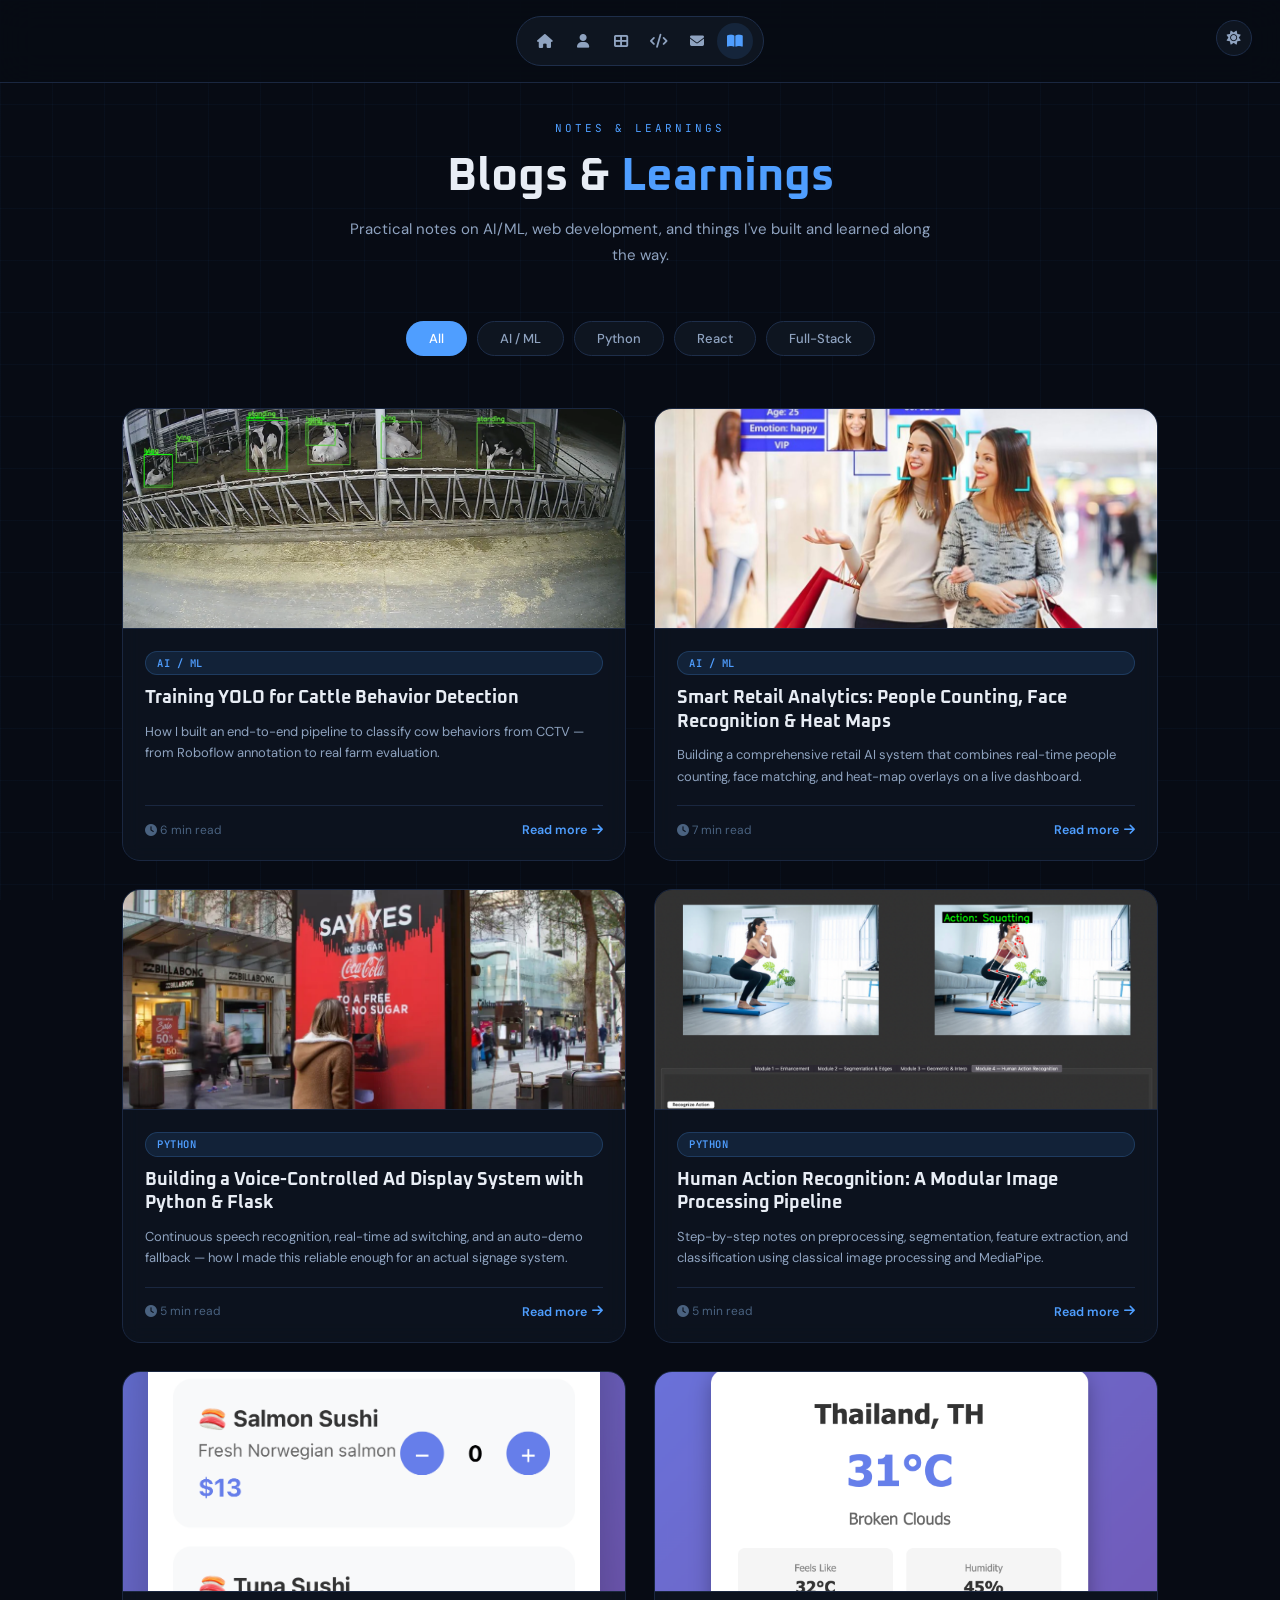
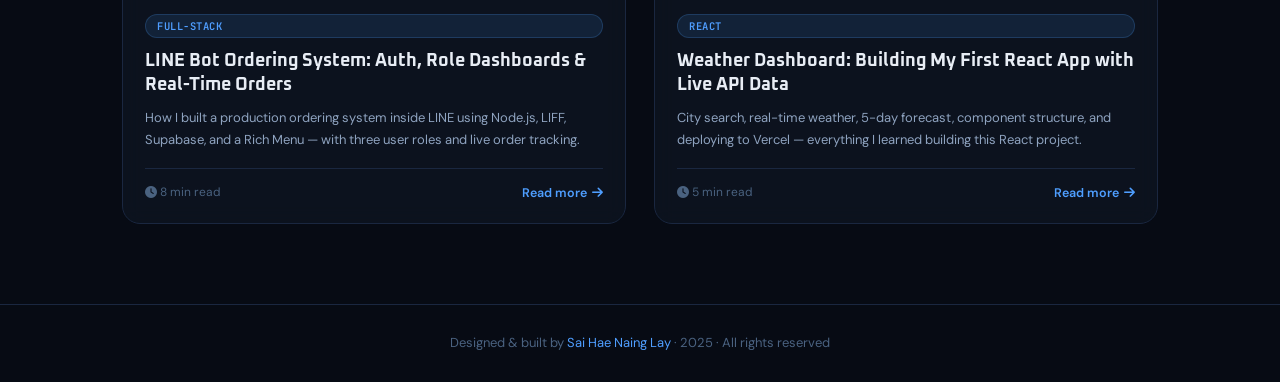
==== commit 30d296c4: "Fixing" ====
--- a/blog.html
+++ b/blog.html
@@ -502,6 +502,7 @@
 
     <!-- POST: yolo-cattle -->
     <article id="post-yolo-cattle" class="post-content" style="display:none">
+      <img src="images/Result.png" alt="Cattle Behavior" class="article-hero" />
       <div class="article-body">
         <button class="article-back" onclick="closePost()"><i class="fas fa-arrow-left"></i> Back to Notes</button>
         <span class="article-tag">AI / ML</span>
@@ -547,6 +548,7 @@
 
     <!-- POST: smart-retail -->
     <article id="post-smart-retail" class="post-content" style="display:none">
+      <img src="images/face-recognition.jpg" alt="Smart Retail" class="article-hero" />
       <div class="article-body">
         <button class="article-back" onclick="closePost()"><i class="fas fa-arrow-left"></i> Back to Notes</button>
         <span class="article-tag">AI / ML</span>
@@ -590,6 +592,7 @@
 
     <!-- POST: voice-ads -->
     <article id="post-voice-ads" class="post-content" style="display:none">
+      <img src="images/voice-controlled_ads.webp" alt="Voice Ads" class="article-hero" />
       <div class="article-body">
         <button class="article-back" onclick="closePost()"><i class="fas fa-arrow-left"></i> Back to Notes</button>
         <span class="article-tag">Python</span>
@@ -636,6 +639,7 @@
 
     <!-- POST: human-action -->
     <article id="post-human-action" class="post-content" style="display:none">
+      <img src="images/humanaction-reco.PNG" alt="Human Action" class="article-hero" />
       <div class="article-body">
         <button class="article-back" onclick="closePost()"><i class="fas fa-arrow-left"></i> Back to Notes</button>
         <span class="article-tag">Python</span>
@@ -679,6 +683,7 @@
 
     <!-- POST: line-bot -->
     <article id="post-line-bot" class="post-content" style="display:none">
+      <img src="images/line-bot-sushi.png" alt="LINE Bot" class="article-hero" />
       <div class="article-body">
         <button class="article-back" onclick="closePost()"><i class="fas fa-arrow-left"></i> Back to Notes</button>
         <span class="article-tag">Full-Stack</span>
@@ -726,6 +731,7 @@
 
     <!-- POST: weather-dashboard -->
     <article id="post-weather-dashboard" class="post-content" style="display:none">
+      <img src="images/weather-dashboard.png" alt="Weather Dashboard" class="article-hero" />
       <div class="article-body">
         <button class="article-back" onclick="closePost()"><i class="fas fa-arrow-left"></i> Back to Notes</button>
         <span class="article-tag">React</span>
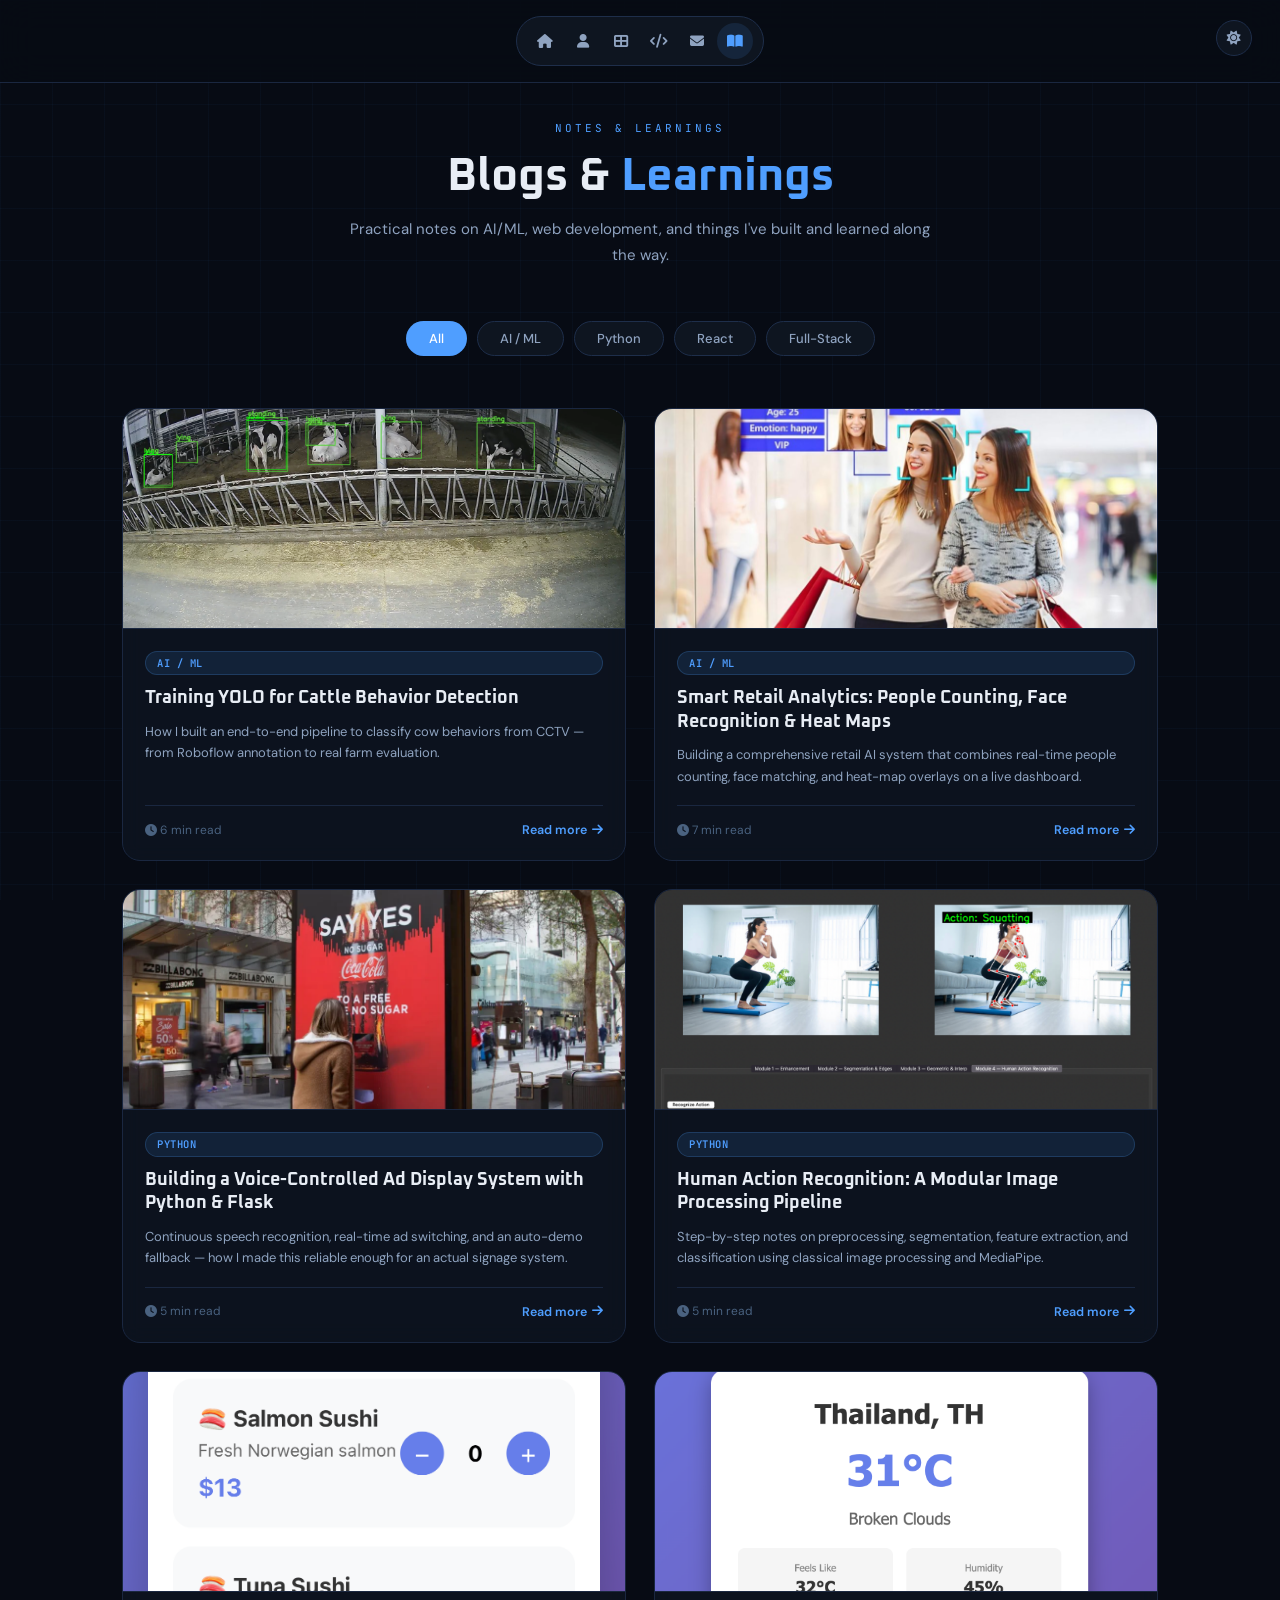
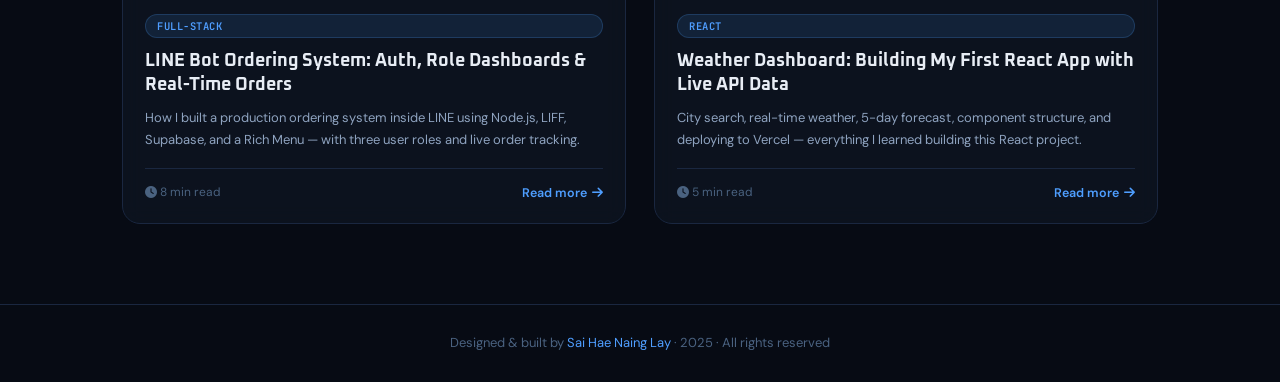
==== commit 2a6cca18: "Image Issue" ====
--- a/blog.html
+++ b/blog.html
@@ -1,32 +1,43 @@
 <!DOCTYPE html>
 <html lang="en">
+
 <head>
   <meta charset="UTF-8" />
   <meta name="viewport" content="width=device-width, initial-scale=1.0" />
   <title>Blog & Notes | Sai Hae Naing Lay</title>
   <link rel="preconnect" href="https://fonts.googleapis.com" />
   <link rel="preconnect" href="https://fonts.gstatic.com" crossorigin />
-  <link href="https://fonts.googleapis.com/css2?family=Oxanium:wght@400;500;600;700;800&family=DM+Sans:wght@300;400;500;600&family=JetBrains+Mono:wght@400;500&display=swap" rel="stylesheet" />
+  <link
+    href="https://fonts.googleapis.com/css2?family=Oxanium:wght@400;500;600;700;800&family=DM+Sans:wght@300;400;500;600&family=JetBrains+Mono:wght@400;500&display=swap"
+    rel="stylesheet" />
   <link rel="stylesheet" href="https://cdnjs.cloudflare.com/ajax/libs/font-awesome/6.5.0/css/all.min.css" />
   <style>
-    *, *::before, *::after { margin: 0; padding: 0; box-sizing: border-box; }
+    *,
+    *::before,
+    *::after {
+      margin: 0;
+      padding: 0;
+      box-sizing: border-box;
+    }
 
     :root {
-      --bg:        #070b14;
-      --surface:   #0e1520;
-      --surface2:  #131d2e;
-      --border:    #1a2740;
-      --border2:   #1e2e4a;
-      --accent:    #4f9eff;
-      --accent2:   #7ec8ff;
-      --accent-glow: rgba(79,158,255,0.12);
-      --text:      #e8edf5;
-      --text2:     #8fa3c0;
-      --text3:     #4a6280;
-      --radius:    14px;
-    }
-
-    html { scroll-behavior: smooth; }
+      --bg: #070b14;
+      --surface: #0e1520;
+      --surface2: #131d2e;
+      --border: #1a2740;
+      --border2: #1e2e4a;
+      --accent: #4f9eff;
+      --accent2: #7ec8ff;
+      --accent-glow: rgba(79, 158, 255, 0.12);
+      --text: #e8edf5;
+      --text2: #8fa3c0;
+      --text3: #4a6280;
+      --radius: 14px;
+    }
+
+    html {
+      scroll-behavior: smooth;
+    }
 
     body {
       font-family: 'DM Sans', system-ui, sans-serif;
@@ -38,83 +49,134 @@
 
     body::before {
       content: '';
-      position: fixed; inset: 0;
+      position: fixed;
+      inset: 0;
       background-image:
-        linear-gradient(rgba(79,158,255,0.035) 1px, transparent 1px),
-        linear-gradient(90deg, rgba(79,158,255,0.035) 1px, transparent 1px);
+        linear-gradient(rgba(79, 158, 255, 0.035) 1px, transparent 1px),
+        linear-gradient(90deg, rgba(79, 158, 255, 0.035) 1px, transparent 1px);
       background-size: 52px 52px;
-      pointer-events: none; z-index: 0;
+      pointer-events: none;
+      z-index: 0;
     }
 
     body.light {
-      --bg:        #f2f4f8;
-      --surface:   #ffffff;
-      --surface2:  #e8ecf2;
-      --border:    #d0d8e8;
-      --border2:   #c0cce0;
-      --text:      #0f1929;
-      --text2:     #445066;
-      --text3:     #8898aa;
-      --accent-glow: rgba(79,158,255,0.09);
+      --bg: #f2f4f8;
+      --surface: #ffffff;
+      --surface2: #e8ecf2;
+      --border: #d0d8e8;
+      --border2: #c0cce0;
+      --text: #0f1929;
+      --text2: #445066;
+      --text3: #8898aa;
+      --accent-glow: rgba(79, 158, 255, 0.09);
     }
 
     body.light::before {
       background-image:
-        linear-gradient(rgba(79,158,255,0.06) 1px, transparent 1px),
-        linear-gradient(90deg, rgba(79,158,255,0.06) 1px, transparent 1px);
+        linear-gradient(rgba(79, 158, 255, 0.06) 1px, transparent 1px),
+        linear-gradient(90deg, rgba(79, 158, 255, 0.06) 1px, transparent 1px);
     }
 
     /* ── NAV ── */
     #navbar {
-      position: fixed; top: 0; left: 0; right: 0; z-index: 100;
-      display: flex; align-items: center; justify-content: center;
+      position: fixed;
+      top: 0;
+      left: 0;
+      right: 0;
+      z-index: 100;
+      display: flex;
+      align-items: center;
+      justify-content: center;
       padding: 16px 40px;
-      background: rgba(7,11,20,0.82);
+      background: rgba(7, 11, 20, 0.82);
       backdrop-filter: blur(18px);
       border-bottom: 1px solid var(--border);
     }
 
-    body.light #navbar { background: rgba(242,244,248,0.88); }
+    body.light #navbar {
+      background: rgba(242, 244, 248, 0.88);
+    }
 
     .nav-inner {
-      display: flex; align-items: center; gap: 4px;
-      background: var(--surface); border: 1px solid var(--border2);
-      border-radius: 999px; padding: 6px 10px;
-    }
-
-    .nav-links { display: flex; gap: 2px; list-style: none; }
+      display: flex;
+      align-items: center;
+      gap: 4px;
+      background: var(--surface);
+      border: 1px solid var(--border2);
+      border-radius: 999px;
+      padding: 6px 10px;
+    }
+
+    .nav-links {
+      display: flex;
+      gap: 2px;
+      list-style: none;
+    }
 
     .nav-links a {
       position: relative;
-      display: flex; align-items: center; justify-content: center;
-      width: 36px; height: 36px; border-radius: 50%;
-      color: var(--text2); font-size: 14px;
-      text-decoration: none; transition: all 0.2s;
-    }
-
-    .nav-links a:hover, .nav-links a.active {
-      background: var(--accent-glow); color: var(--accent);
+      display: flex;
+      align-items: center;
+      justify-content: center;
+      width: 36px;
+      height: 36px;
+      border-radius: 50%;
+      color: var(--text2);
+      font-size: 14px;
+      text-decoration: none;
+      transition: all 0.2s;
+    }
+
+    .nav-links a:hover,
+    .nav-links a.active {
+      background: var(--accent-glow);
+      color: var(--accent);
     }
 
     .nav-links a .tip {
-      position: absolute; top: calc(100% + 10px);
-      left: 50%; transform: translateX(-50%);
-      background: var(--surface2); border: 1px solid var(--border2);
-      color: var(--text); font-size: 11px; padding: 4px 10px;
-      border-radius: 8px; white-space: nowrap;
-      opacity: 0; pointer-events: none; transition: opacity 0.16s;
-    }
-    .nav-links a:hover .tip { opacity: 1; }
+      position: absolute;
+      top: calc(100% + 10px);
+      left: 50%;
+      transform: translateX(-50%);
+      background: var(--surface2);
+      border: 1px solid var(--border2);
+      color: var(--text);
+      font-size: 11px;
+      padding: 4px 10px;
+      border-radius: 8px;
+      white-space: nowrap;
+      opacity: 0;
+      pointer-events: none;
+      transition: opacity 0.16s;
+    }
+
+    .nav-links a:hover .tip {
+      opacity: 1;
+    }
 
     .theme-toggle {
-      position: fixed; right: 28px; top: 20px;
-      display: flex; align-items: center; justify-content: center;
-      width: 36px; height: 36px;
-      background: var(--surface); border: 1px solid var(--border2);
-      border-radius: 50%; color: var(--text2); font-size: 14px;
-      cursor: pointer; transition: all 0.2s; z-index: 101;
-    }
-    .theme-toggle:hover { color: var(--accent); border-color: var(--accent); }
+      position: fixed;
+      right: 28px;
+      top: 20px;
+      display: flex;
+      align-items: center;
+      justify-content: center;
+      width: 36px;
+      height: 36px;
+      background: var(--surface);
+      border: 1px solid var(--border2);
+      border-radius: 50%;
+      color: var(--text2);
+      font-size: 14px;
+      cursor: pointer;
+      transition: all 0.2s;
+      z-index: 101;
+    }
+
+    .theme-toggle:hover {
+      color: var(--accent);
+      border-color: var(--accent);
+    }
 
     /* ── BLOG LISTING ── */
     #blog-listing {
@@ -122,7 +184,8 @@
       padding: 120px 32px 80px;
       max-width: 1100px;
       margin: 0 auto;
-      position: relative; z-index: 1;
+      position: relative;
+      z-index: 1;
     }
 
     .blog-header {
@@ -132,42 +195,62 @@
 
     .blog-label {
       font-family: 'JetBrains Mono', monospace;
-      font-size: 11px; letter-spacing: 3px;
-      text-transform: uppercase; color: var(--accent);
-      margin-bottom: 14px; display: block;
+      font-size: 11px;
+      letter-spacing: 3px;
+      text-transform: uppercase;
+      color: var(--accent);
+      margin-bottom: 14px;
+      display: block;
     }
 
     .blog-title {
       font-family: 'Oxanium', sans-serif;
       font-size: clamp(26px, 4vw, 46px);
-      font-weight: 700; color: var(--text);
-      margin-bottom: 14px; line-height: 1.1;
-    }
-
-    .blog-title span { color: var(--accent); }
+      font-weight: 700;
+      color: var(--text);
+      margin-bottom: 14px;
+      line-height: 1.1;
+    }
+
+    .blog-title span {
+      color: var(--accent);
+    }
 
     .blog-sub {
-      font-size: 15px; color: var(--text2);
-      max-width: 600px; margin: 0 auto;
+      font-size: 15px;
+      color: var(--text2);
+      max-width: 600px;
+      margin: 0 auto;
       line-height: 1.75;
     }
 
     /* filter tabs */
     .filter-row {
-      display: flex; flex-wrap: wrap; gap: 10px;
-      justify-content: center; margin-bottom: 52px;
+      display: flex;
+      flex-wrap: wrap;
+      gap: 10px;
+      justify-content: center;
+      margin-bottom: 52px;
     }
 
     .fbtn {
-      padding: 8px 22px; border-radius: 999px;
-      font-size: 13px; font-weight: 500;
+      padding: 8px 22px;
+      border-radius: 999px;
+      font-size: 13px;
+      font-weight: 500;
       border: 1px solid var(--border2);
-      background: var(--surface); color: var(--text2);
-      cursor: pointer; transition: all 0.2s;
+      background: var(--surface);
+      color: var(--text2);
+      cursor: pointer;
+      transition: all 0.2s;
       font-family: 'DM Sans', sans-serif;
     }
-    .fbtn.active, .fbtn:hover {
-      background: var(--accent); color: #fff; border-color: transparent;
+
+    .fbtn.active,
+    .fbtn:hover {
+      background: var(--accent);
+      color: #fff;
+      border-color: transparent;
     }
 
     /* card grid */
@@ -178,133 +261,211 @@
     }
 
     .blog-card {
-      background: rgba(14,21,32,0.85);
+      background: rgba(14, 21, 32, 0.85);
       border: 1px solid var(--border);
-      border-radius: 18px; overflow: hidden;
-      cursor: pointer; transition: all 0.26s;
+      border-radius: 18px;
+      overflow: hidden;
+      cursor: pointer;
+      transition: all 0.26s;
       backdrop-filter: blur(10px);
-      display: flex; flex-direction: column;
-    }
-
-    body.light .blog-card { background: rgba(255,255,255,0.9); }
+      display: flex;
+      flex-direction: column;
+    }
+
+    body.light .blog-card {
+      background: rgba(255, 255, 255, 0.9);
+    }
 
     .blog-card:hover {
       border-color: var(--accent);
       transform: translateY(-5px);
-      box-shadow: 0 20px 50px rgba(0,0,0,0.4);
-    }
-
-    .blog-card.hidden { display: none; }
+      box-shadow: 0 20px 50px rgba(0, 0, 0, 0.4);
+    }
+
+    .blog-card.hidden {
+      display: none;
+    }
 
     .blog-card-img {
-      width: 100%; height: 220px; object-fit: cover;
-      display: block; border-bottom: 1px solid var(--border);
+      width: 100%;
+      height: 220px;
+      object-fit: cover;
+      display: block;
+      border-bottom: 1px solid var(--border);
       transition: transform 0.4s;
     }
-    .blog-card:hover .blog-card-img { transform: scale(1.04); }
-    .blog-card-img-wrap { overflow: hidden; }
+
+    .blog-card:hover .blog-card-img {
+      transform: scale(1.04);
+    }
+
+    .blog-card-img-wrap {
+      overflow: hidden;
+    }
 
     .blog-card-body {
       padding: 22px 22px 20px;
-      display: flex; flex-direction: column; flex: 1;
+      display: flex;
+      flex-direction: column;
+      flex: 1;
     }
 
     .blog-card-tag {
       display: inline-block;
-      padding: 3px 11px; border-radius: 999px;
-      font-size: 10.5px; font-weight: 600;
+      padding: 3px 11px;
+      border-radius: 999px;
+      font-size: 10.5px;
+      font-weight: 600;
       font-family: 'JetBrains Mono', monospace;
-      letter-spacing: 0.5px; text-transform: uppercase;
-      background: var(--accent-glow); color: var(--accent);
-      border: 1px solid rgba(79,158,255,0.2);
+      letter-spacing: 0.5px;
+      text-transform: uppercase;
+      background: var(--accent-glow);
+      color: var(--accent);
+      border: 1px solid rgba(79, 158, 255, 0.2);
       margin-bottom: 12px;
     }
 
     .blog-card-title {
       font-family: 'Oxanium', sans-serif;
-      font-size: 18px; font-weight: 700;
-      color: var(--text); margin-bottom: 10px; line-height: 1.3;
+      font-size: 18px;
+      font-weight: 700;
+      color: var(--text);
+      margin-bottom: 10px;
+      line-height: 1.3;
     }
 
     .blog-card-desc {
-      font-size: 13px; color: var(--text2); line-height: 1.65;
-      margin-bottom: 18px; flex: 1;
+      font-size: 13px;
+      color: var(--text2);
+      line-height: 1.65;
+      margin-bottom: 18px;
+      flex: 1;
     }
 
     .blog-card-footer {
-      display: flex; align-items: center; justify-content: space-between;
-      padding-top: 14px; border-top: 1px solid var(--border);
-      font-size: 12px; color: var(--text3);
+      display: flex;
+      align-items: center;
+      justify-content: space-between;
+      padding-top: 14px;
+      border-top: 1px solid var(--border);
+      font-size: 12px;
+      color: var(--text3);
     }
 
     .blog-card-read {
-      font-size: 12.5px; font-weight: 600; color: var(--accent);
-      display: flex; align-items: center; gap: 5px;
+      font-size: 12.5px;
+      font-weight: 600;
+      color: var(--accent);
+      display: flex;
+      align-items: center;
+      gap: 5px;
       transition: gap 0.18s;
     }
-    .blog-card:hover .blog-card-read { gap: 9px; }
+
+    .blog-card:hover .blog-card-read {
+      gap: 9px;
+    }
 
     /* ── ARTICLE VIEW ── */
     #article-view {
       display: none;
       min-height: 100vh;
-      position: relative; z-index: 1;
-    }
-
-    #article-view.visible { display: block; }
+      position: relative;
+      z-index: 1;
+    }
+
+    #article-view.visible {
+      display: block;
+    }
+
+    .article-body {
+      max-width: 780px;
+      margin: 0 auto;
+      padding: 36px 32px 100px;
+    }
+
+    .article-img-wrap {
+      width: 100%;
+      max-width: 780px;
+      margin: 80px auto 0;
+      border-radius: 16px;
+      overflow: hidden;
+      border: 1px solid var(--border);
+    }
 
     .article-hero {
-      width: 100%; height: 420px; object-fit: cover; display: block;
-    }
-
-    .article-body {
-      max-width: 780px; margin: 0 auto;
-      padding: 52px 32px 100px;
+      width: 100%;
+      max-height: 420px;
+      object-fit: cover;
+      display: block;
     }
 
     .article-back {
-      display: inline-flex; align-items: center; gap: 8px;
-      font-size: 13px; font-weight: 600; color: var(--text2);
-      text-decoration: none; margin-bottom: 32px;
-      cursor: pointer; border: none; background: none;
-      transition: color 0.2s; font-family: 'DM Sans', sans-serif;
-    }
-    .article-back:hover { color: var(--accent); }
+      display: inline-flex;
+      align-items: center;
+      gap: 8px;
+      font-size: 13px;
+      font-weight: 600;
+      color: var(--text2);
+      text-decoration: none;
+      margin-bottom: 32px;
+      cursor: pointer;
+      border: none;
+      background: none;
+      transition: color 0.2s;
+      font-family: 'DM Sans', sans-serif;
+    }
+
+    .article-back:hover {
+      color: var(--accent);
+    }
 
     .article-tag {
       display: inline-block;
-      padding: 4px 13px; border-radius: 999px;
-      font-size: 11px; font-weight: 600;
+      padding: 4px 13px;
+      border-radius: 999px;
+      font-size: 11px;
+      font-weight: 600;
       font-family: 'JetBrains Mono', monospace;
-      letter-spacing: 0.5px; text-transform: uppercase;
-      background: var(--accent-glow); color: var(--accent);
-      border: 1px solid rgba(79,158,255,0.2);
+      letter-spacing: 0.5px;
+      text-transform: uppercase;
+      background: var(--accent-glow);
+      color: var(--accent);
+      border: 1px solid rgba(79, 158, 255, 0.2);
       margin-bottom: 18px;
     }
 
     .article-title {
       font-family: 'Oxanium', sans-serif;
       font-size: clamp(24px, 4vw, 38px);
-      font-weight: 700; color: var(--text);
-      margin-bottom: 10px; line-height: 1.15;
+      font-weight: 700;
+      color: var(--text);
+      margin-bottom: 10px;
+      line-height: 1.15;
     }
 
     .article-meta {
-      font-size: 12px; color: var(--text3);
+      font-size: 12px;
+      color: var(--text3);
       font-family: 'JetBrains Mono', monospace;
       margin-bottom: 40px;
-      display: flex; gap: 18px;
+      display: flex;
+      gap: 18px;
     }
 
     .article-content h2 {
       font-family: 'Oxanium', sans-serif;
-      font-size: 20px; font-weight: 700;
-      color: var(--text); margin: 36px 0 14px;
+      font-size: 20px;
+      font-weight: 700;
+      color: var(--text);
+      margin: 36px 0 14px;
     }
 
     .article-content p {
-      font-size: 15px; color: var(--text2);
-      line-height: 1.82; margin-bottom: 16px;
+      font-size: 15px;
+      color: var(--text2);
+      line-height: 1.82;
+      margin-bottom: 16px;
     }
 
     .article-content ul {
@@ -312,66 +473,110 @@
     }
 
     .article-content li {
-      font-size: 15px; color: var(--text2);
-      line-height: 1.75; margin-bottom: 6px;
+      font-size: 15px;
+      color: var(--text2);
+      line-height: 1.75;
+      margin-bottom: 6px;
     }
 
     .article-content code {
       font-family: 'JetBrains Mono', monospace;
-      font-size: 13px; background: var(--surface2);
+      font-size: 13px;
+      background: var(--surface2);
       border: 1px solid var(--border2);
-      padding: 2px 8px; border-radius: 5px; color: var(--accent2);
+      padding: 2px 8px;
+      border-radius: 5px;
+      color: var(--accent2);
     }
 
     .article-content pre {
       background: var(--surface);
       border: 1px solid var(--border2);
-      border-radius: 10px; padding: 20px 22px;
-      overflow-x: auto; margin: 20px 0;
+      border-radius: 10px;
+      padding: 20px 22px;
+      overflow-x: auto;
+      margin: 20px 0;
     }
 
     .article-content pre code {
-      background: none; border: none;
-      padding: 0; font-size: 13px; color: var(--text2);
-    }
-
-    .article-content strong { color: var(--text); font-weight: 600; }
+      background: none;
+      border: none;
+      padding: 0;
+      font-size: 13px;
+      color: var(--text2);
+    }
+
+    .article-content strong {
+      color: var(--text);
+      font-weight: 600;
+    }
 
     .article-divider {
-      height: 1px; background: var(--border2);
+      height: 1px;
+      background: var(--border2);
       margin: 40px 0;
     }
 
     /* ── FOOTER ── */
     footer {
-      text-align: center; padding: 28px;
+      text-align: center;
+      padding: 28px;
       border-top: 1px solid var(--border);
-      font-size: 13px; color: var(--text3);
-      position: relative; z-index: 1;
-    }
-    footer span { color: var(--accent); }
+      font-size: 13px;
+      color: var(--text3);
+      position: relative;
+      z-index: 1;
+    }
+
+    footer span {
+      color: var(--accent);
+    }
 
     /* ── RESPONSIVE ── */
     @media (max-width: 768px) {
-      .blog-grid { grid-template-columns: 1fr; }
-      #blog-listing { padding: 100px 20px 60px; }
-      .article-body { padding: 36px 20px 80px; }
-      #navbar { padding: 14px 16px; }
-      .theme-toggle { right: 14px; top: 16px; }
+      .blog-grid {
+        grid-template-columns: 1fr;
+      }
+
+      #blog-listing {
+        padding: 100px 20px 60px;
+      }
+
+      .article-body {
+        padding: 24px 20px 80px;
+      }
+
+      .article-img-wrap {
+        margin-top: 72px;
+        border-radius: 0;
+        border-left: none;
+        border-right: none;
+      }
+
+      #navbar {
+        padding: 14px 16px;
+      }
+
+      .theme-toggle {
+        right: 14px;
+        top: 16px;
+      }
     }
   </style>
 </head>
+
 <body>
 
   <!-- NAV -->
   <nav id="navbar">
     <div class="nav-inner">
       <ul class="nav-links">
-        <li><a href="index.html"  ><i class="fas fa-house"></i>              <span class="tip">Home</span></a></li>
-        <li><a href="index.html#about"  ><i class="fas fa-user"></i>         <span class="tip">About</span></a></li>
-        <li><a href="index.html#portfolio"><i class="fas fa-table-cells-large"></i><span class="tip">Projects</span></a></li>
-        <li><a href="index.html#skills" ><i class="fas fa-code"></i>         <span class="tip">Skills</span></a></li>
-        <li><a href="index.html#contact"><i class="fas fa-envelope"></i>     <span class="tip">Contact</span></a></li>
+        <li><a href="index.html"><i class="fas fa-house"></i> <span class="tip">Home</span></a></li>
+        <li><a href="index.html#about"><i class="fas fa-user"></i> <span class="tip">About</span></a></li>
+        <li><a href="index.html#portfolio"><i class="fas fa-table-cells-large"></i><span class="tip">Projects</span></a>
+        </li>
+        <li><a href="index.html#skills"><i class="fas fa-code"></i> <span class="tip">Skills</span></a></li>
+        <li><a href="index.html#contact"><i class="fas fa-envelope"></i> <span class="tip">Contact</span></a></li>
         <li><a href="blog.html" class="active"><i class="fas fa-book-open"></i><span class="tip">Blog</span></a></li>
       </ul>
     </div>
@@ -385,7 +590,8 @@
     <div class="blog-header">
       <span class="blog-label">Notes &amp; Learnings</span>
       <h1 class="blog-title">Blogs &amp; <span>Learnings</span></h1>
-      <p class="blog-sub">Practical notes on AI/ML, web development, and things I've built and learned along the way.</p>
+      <p class="blog-sub">Practical notes on AI/ML, web development, and things I've built and learned along the way.
+      </p>
     </div>
 
     <div class="filter-row">
@@ -406,7 +612,8 @@
         <div class="blog-card-body">
           <span class="blog-card-tag">AI / ML</span>
           <h2 class="blog-card-title">Training YOLO for Cattle Behavior Detection</h2>
-          <p class="blog-card-desc">How I built an end-to-end pipeline to classify cow behaviors from CCTV — from Roboflow annotation to real farm evaluation.</p>
+          <p class="blog-card-desc">How I built an end-to-end pipeline to classify cow behaviors from CCTV — from
+            Roboflow annotation to real farm evaluation.</p>
           <div class="blog-card-footer">
             <span><i class="fas fa-clock"></i> 6 min read</span>
             <span class="blog-card-read">Read more <i class="fas fa-arrow-right"></i></span>
@@ -422,7 +629,8 @@
         <div class="blog-card-body">
           <span class="blog-card-tag">AI / ML</span>
           <h2 class="blog-card-title">Smart Retail Analytics: People Counting, Face Recognition &amp; Heat Maps</h2>
-          <p class="blog-card-desc">Building a comprehensive retail AI system that combines real-time people counting, face matching, and heat-map overlays on a live dashboard.</p>
+          <p class="blog-card-desc">Building a comprehensive retail AI system that combines real-time people counting,
+            face matching, and heat-map overlays on a live dashboard.</p>
           <div class="blog-card-footer">
             <span><i class="fas fa-clock"></i> 7 min read</span>
             <span class="blog-card-read">Read more <i class="fas fa-arrow-right"></i></span>
@@ -438,7 +646,8 @@
         <div class="blog-card-body">
           <span class="blog-card-tag">Python</span>
           <h2 class="blog-card-title">Building a Voice-Controlled Ad Display System with Python &amp; Flask</h2>
-          <p class="blog-card-desc">Continuous speech recognition, real-time ad switching, and an auto-demo fallback — how I made this reliable enough for an actual signage system.</p>
+          <p class="blog-card-desc">Continuous speech recognition, real-time ad switching, and an auto-demo fallback —
+            how I made this reliable enough for an actual signage system.</p>
           <div class="blog-card-footer">
             <span><i class="fas fa-clock"></i> 5 min read</span>
             <span class="blog-card-read">Read more <i class="fas fa-arrow-right"></i></span>
@@ -454,7 +663,8 @@
         <div class="blog-card-body">
           <span class="blog-card-tag">Python</span>
           <h2 class="blog-card-title">Human Action Recognition: A Modular Image Processing Pipeline</h2>
-          <p class="blog-card-desc">Step-by-step notes on preprocessing, segmentation, feature extraction, and classification using classical image processing and MediaPipe.</p>
+          <p class="blog-card-desc">Step-by-step notes on preprocessing, segmentation, feature extraction, and
+            classification using classical image processing and MediaPipe.</p>
           <div class="blog-card-footer">
             <span><i class="fas fa-clock"></i> 5 min read</span>
             <span class="blog-card-read">Read more <i class="fas fa-arrow-right"></i></span>
@@ -470,7 +680,8 @@
         <div class="blog-card-body">
           <span class="blog-card-tag">Full-Stack</span>
           <h2 class="blog-card-title">LINE Bot Ordering System: Auth, Role Dashboards &amp; Real-Time Orders</h2>
-          <p class="blog-card-desc">How I built a production ordering system inside LINE using Node.js, LIFF, Supabase, and a Rich Menu — with three user roles and live order tracking.</p>
+          <p class="blog-card-desc">How I built a production ordering system inside LINE using Node.js, LIFF, Supabase,
+            and a Rich Menu — with three user roles and live order tracking.</p>
           <div class="blog-card-footer">
             <span><i class="fas fa-clock"></i> 8 min read</span>
             <span class="blog-card-read">Read more <i class="fas fa-arrow-right"></i></span>
@@ -486,7 +697,8 @@
         <div class="blog-card-body">
           <span class="blog-card-tag">React</span>
           <h2 class="blog-card-title">Weather Dashboard: Building My First React App with Live API Data</h2>
-          <p class="blog-card-desc">City search, real-time weather, 5-day forecast, component structure, and deploying to Vercel — everything I learned building this React project.</p>
+          <p class="blog-card-desc">City search, real-time weather, 5-day forecast, component structure, and deploying
+            to Vercel — everything I learned building this React project.</p>
           <div class="blog-card-footer">
             <span><i class="fas fa-clock"></i> 5 min read</span>
             <span class="blog-card-read">Read more <i class="fas fa-arrow-right"></i></span>
@@ -502,7 +714,7 @@
 
     <!-- POST: yolo-cattle -->
     <article id="post-yolo-cattle" class="post-content" style="display:none">
-      <img src="images/Result.png" alt="Cattle Behavior" class="article-hero" />
+      <div class="article-img-wrap"><img src="images/Result.png" alt="Cattle Behavior" class="article-hero" /></div>
       <div class="article-body">
         <button class="article-back" onclick="closePost()"><i class="fas fa-arrow-left"></i> Back to Notes</button>
         <span class="article-tag">AI / ML</span>
@@ -512,23 +724,30 @@
           <span><i class="fas fa-tag"></i> YOLOv8, YOLOv11, Roboflow, Python</span>
         </div>
         <div class="article-content">
-          <p>This was my senior project — building a computer vision system that could watch CCTV footage of cows and classify their behavior in real time. The goal was to detect estrus (heat) automatically, which is important for livestock management.</p>
+          <p>This was my senior project — building a computer vision system that could watch CCTV footage of cows and
+            classify their behavior in real time. The goal was to detect estrus (heat) automatically, which is important
+            for livestock management.</p>
 
           <h2>Why Behavior Recognition?</h2>
-          <p>Estrus detection in cattle is traditionally done manually, which requires constant observation and is easy to miss. Mounting behavior is a key indicator. If a model can detect mounting reliably from video, it can alert farmers automatically and save a lot of time.</p>
+          <p>Estrus detection in cattle is traditionally done manually, which requires constant observation and is easy
+            to miss. Mounting behavior is a key indicator. If a model can detect mounting reliably from video, it can
+            alert farmers automatically and save a lot of time.</p>
 
           <h2>Dataset Construction</h2>
-          <p>The first challenge was data. We recorded footage from real farm CCTV cameras, then manually annotated each frame using <code>Roboflow</code>. We labeled four behavior classes:</p>
+          <p>The first challenge was data. We recorded footage from real farm CCTV cameras, then manually annotated each
+            frame using <code>Roboflow</code>. We labeled four behavior classes:</p>
           <ul>
             <li>Standing</li>
             <li>Lying</li>
             <li>Grazing</li>
             <li>Mounting</li>
           </ul>
-          <p>Dataset quality matters more than quantity. We spent a lot of time making sure labels were consistent — a blurry frame with a wrong label is worse than no frame at all.</p>
+          <p>Dataset quality matters more than quantity. We spent a lot of time making sure labels were consistent — a
+            blurry frame with a wrong label is worse than no frame at all.</p>
 
           <h2>Model Training</h2>
-          <p>We trained both <code>YOLOv8</code> and <code>YOLOv11</code> to compare performance. YOLOv11 gave better results on our dataset, especially for detecting the mounting class which had fewer examples.</p>
+          <p>We trained both <code>YOLOv8</code> and <code>YOLOv11</code> to compare performance. YOLOv11 gave better
+            results on our dataset, especially for detecting the mounting class which had fewer examples.</p>
           <pre><code>yolo train model=yolov11n.pt data=cattle.yaml epochs=50 imgsz=640</code></pre>
           <p>Key things I learned about training:</p>
           <ul>
@@ -538,17 +757,22 @@
           </ul>
 
           <h2>Evaluation on Real Footage</h2>
-          <p>The hardest part was getting the model to work on actual farm CCTV. The cameras were low resolution and had different angles than our training data. We had to fine-tune with a small set of real-farm-specific images to bridge that gap.</p>
+          <p>The hardest part was getting the model to work on actual farm CCTV. The cameras were low resolution and had
+            different angles than our training data. We had to fine-tune with a small set of real-farm-specific images
+            to bridge that gap.</p>
 
           <h2>What I'd Do Differently</h2>
-          <p>If I did this again, I'd collect data from multiple farms and multiple camera angles from the start. A model trained on one farm's footage generalizes poorly to another farm's lighting and angle. Also, tracking behavior over time (not just per-frame classification) would make the system much more useful.</p>
+          <p>If I did this again, I'd collect data from multiple farms and multiple camera angles from the start. A
+            model trained on one farm's footage generalizes poorly to another farm's lighting and angle. Also, tracking
+            behavior over time (not just per-frame classification) would make the system much more useful.</p>
         </div>
       </div>
     </article>
 
     <!-- POST: smart-retail -->
     <article id="post-smart-retail" class="post-content" style="display:none">
-      <img src="images/face-recognition.jpg" alt="Smart Retail" class="article-hero" />
+      <div class="article-img-wrap"><img src="images/face-recognition.jpg" alt="Smart Retail" class="article-hero" />
+      </div>
       <div class="article-body">
         <button class="article-back" onclick="closePost()"><i class="fas fa-arrow-left"></i> Back to Notes</button>
         <span class="article-tag">AI / ML</span>
@@ -558,7 +782,9 @@
           <span><i class="fas fa-tag"></i> YOLO, OpenCV, Face Recognition, NumPy</span>
         </div>
         <div class="article-content">
-          <p>This was an internship project at CAS Cogniser that combined several computer vision tasks into one system: counting people entering and leaving a store, matching faces against a customer database, and generating heat maps of where people spent the most time.</p>
+          <p>This was an internship project at CAS Cogniser that combined several computer vision tasks into one system:
+            counting people entering and leaving a store, matching faces against a customer database, and generating
+            heat maps of where people spent the most time.</p>
 
           <h2>System Overview</h2>
           <p>The system had three main modules running in parallel on a video stream:</p>
@@ -569,11 +795,16 @@
           </ul>
 
           <h2>People Counting with Line Crossing</h2>
-          <p>I used <code>YOLO</code> to detect people in each frame, then tracked them across frames using their bounding box positions. When a tracked person crosses a virtual line in the frame, it counts as an entry or exit depending on direction.</p>
-          <p>The tricky part is handling occlusion — when two people overlap, the tracker can get confused. I used a simple centroid distance approach which worked well enough for the store's layout.</p>
+          <p>I used <code>YOLO</code> to detect people in each frame, then tracked them across frames using their
+            bounding box positions. When a tracked person crosses a virtual line in the frame, it counts as an entry or
+            exit depending on direction.</p>
+          <p>The tricky part is handling occlusion — when two people overlap, the tracker can get confused. I used a
+            simple centroid distance approach which worked well enough for the store's layout.</p>
 
           <h2>Face Recognition Pipeline</h2>
-          <p>For face recognition, the pipeline was: detect face → align → extract embedding → compare to database. When a match is found within a distance threshold, the dashboard shows "matched" with the customer ID. Otherwise it shows "no data".</p>
+          <p>For face recognition, the pipeline was: detect face → align → extract embedding → compare to database. When
+            a match is found within a distance threshold, the dashboard shows "matched" with the customer ID. Otherwise
+            it shows "no data".</p>
           <pre><code># Simplified face matching logic
 embedding = get_embedding(face_crop)
 distances = [cosine_distance(embedding, db_emb) for db_emb in database]
@@ -582,17 +813,21 @@
 return "no data", None</code></pre>
 
           <h2>Heat Map Generation</h2>
-          <p>For each frame, I recorded the center point of every detected person. After accumulating these over time, I used <code>NumPy</code> to build a 2D histogram of positions, then applied a Gaussian blur and overlaid it as a colored transparency on the store map. High-traffic areas appeared in red, low-traffic in blue.</p>
+          <p>For each frame, I recorded the center point of every detected person. After accumulating these over time, I
+            used <code>NumPy</code> to build a 2D histogram of positions, then applied a Gaussian blur and overlaid it
+            as a colored transparency on the store map. High-traffic areas appeared in red, low-traffic in blue.</p>
 
           <h2>Dashboard</h2>
-          <p>Everything fed into a live web dashboard showing the video stream, real-time occupancy count, entry/exit log, matched face list, and the heat map. Building this in a single day was intense but satisfying.</p>
+          <p>Everything fed into a live web dashboard showing the video stream, real-time occupancy count, entry/exit
+            log, matched face list, and the heat map. Building this in a single day was intense but satisfying.</p>
         </div>
       </div>
     </article>
 
     <!-- POST: voice-ads -->
     <article id="post-voice-ads" class="post-content" style="display:none">
-      <img src="images/voice-controlled_ads.webp" alt="Voice Ads" class="article-hero" />
+      <div class="article-img-wrap"><img src="images/voice-controlled_ads.webp" alt="Voice Ads" class="article-hero" />
+      </div>
       <div class="article-body">
         <button class="article-back" onclick="closePost()"><i class="fas fa-arrow-left"></i> Back to Notes</button>
         <span class="article-tag">Python</span>
@@ -602,10 +837,14 @@
           <span><i class="fas fa-tag"></i> Python, Flask, SpeechRecognition</span>
         </div>
         <div class="article-content">
-          <p>During my internship, I built a system where voice commands could control which advertisement was displayed on a screen in real time. The use case was a digital signage screen in a retail environment where staff could switch ads hands-free.</p>
+          <p>During my internship, I built a system where voice commands could control which advertisement was displayed
+            on a screen in real time. The use case was a digital signage screen in a retail environment where staff
+            could switch ads hands-free.</p>
 
           <h2>Core Challenge: Reliable Continuous Listening</h2>
-          <p>The biggest problem with voice systems is reliability. Background noise, accents, and silence all cause issues. I used Python's <code>SpeechRecognition</code> library with Google's speech API, running in a background thread so it never blocked the main app.</p>
+          <p>The biggest problem with voice systems is reliability. Background noise, accents, and silence all cause
+            issues. I used Python's <code>SpeechRecognition</code> library with Google's speech API, running in a
+            background thread so it never blocked the main app.</p>
           <pre><code>import speech_recognition as sr
 
 def listen_loop():
@@ -623,23 +862,32 @@
                 pass</code></pre>
 
           <h2>Command Mapping</h2>
-          <p>I built a dynamic command map that read the video folder structure automatically. If you had folders named "food", "tech", and "sale", the system would recognize phrases like "show food" or "play tech" without any hardcoding.</p>
+          <p>I built a dynamic command map that read the video folder structure automatically. If you had folders named
+            "food", "tech", and "sale", the system would recognize phrases like "show food" or "play tech" without any
+            hardcoding.</p>
 
           <h2>Auto-Demo Fallback</h2>
-          <p>If no command is given for 30 seconds, the system falls into demo mode and cycles through all available ads automatically. This was important for when the screen was unattended — it kept content playing rather than freezing on one ad.</p>
+          <p>If no command is given for 30 seconds, the system falls into demo mode and cycles through all available ads
+            automatically. This was important for when the screen was unattended — it kept content playing rather than
+            freezing on one ad.</p>
 
           <h2>Flask UI</h2>
-          <p>A small Flask web app provided a browser-based control panel as a backup. Staff could click to switch ads if voice wasn't working. The Flask backend and the listener shared the same state via a thread-safe queue.</p>
+          <p>A small Flask web app provided a browser-based control panel as a backup. Staff could click to switch ads
+            if voice wasn't working. The Flask backend and the listener shared the same state via a thread-safe queue.
+          </p>
 
           <h2>What I Learned</h2>
-          <p>Threading in Python is trickier than it looks when you need shared state. Using a <code>queue.Queue</code> instead of shared variables was the key to making it stable. Also, pre-loading videos into memory rather than streaming from disk made switching instant instead of having a 1–2 second delay.</p>
+          <p>Threading in Python is trickier than it looks when you need shared state. Using a <code>queue.Queue</code>
+            instead of shared variables was the key to making it stable. Also, pre-loading videos into memory rather
+            than streaming from disk made switching instant instead of having a 1–2 second delay.</p>
         </div>
       </div>
     </article>
 
     <!-- POST: human-action -->
     <article id="post-human-action" class="post-content" style="display:none">
-      <img src="images/humanaction-reco.PNG" alt="Human Action" class="article-hero" />
+      <div class="article-img-wrap"><img src="images/humanaction-reco.PNG" alt="Human Action" class="article-hero" />
+      </div>
       <div class="article-body">
         <button class="article-back" onclick="closePost()"><i class="fas fa-arrow-left"></i> Back to Notes</button>
         <span class="article-tag">Python</span>
@@ -649,7 +897,9 @@
           <span><i class="fas fa-tag"></i> Python, MediaPipe, OpenCV, Image Processing</span>
         </div>
         <div class="article-content">
-          <p>This was a team project for an image processing course. The goal was to recognize human actions from images using classical image processing techniques — no deep learning allowed. It forced us to really understand what's happening under the hood.</p>
+          <p>This was a team project for an image processing course. The goal was to recognize human actions from images
+            using classical image processing techniques — no deep learning allowed. It forced us to really understand
+            what's happening under the hood.</p>
 
           <h2>Pipeline Overview</h2>
           <p>The system was broken into four clean stages:</p>
@@ -661,10 +911,14 @@
           </ul>
 
           <h2>Segmentation</h2>
-          <p>We tried background subtraction first, but it broke badly with varied backgrounds. We switched to using <code>MediaPipe</code>'s selfie segmentation to get a reliable person mask, which we then used to isolate the subject before processing.</p>
+          <p>We tried background subtraction first, but it broke badly with varied backgrounds. We switched to using
+            <code>MediaPipe</code>'s selfie segmentation to get a reliable person mask, which we then used to isolate
+            the subject before processing.</p>
 
           <h2>Feature Extraction</h2>
-          <p>With MediaPipe's pose landmarks, we extracted 33 keypoints per frame. From these we computed joint angles (e.g., elbow angle, knee angle) and relative distances between keypoints. These angles and ratios were much more robust to scale and position differences than raw pixel coordinates.</p>
+          <p>With MediaPipe's pose landmarks, we extracted 33 keypoints per frame. From these we computed joint angles
+            (e.g., elbow angle, knee angle) and relative distances between keypoints. These angles and ratios were much
+            more robust to scale and position differences than raw pixel coordinates.</p>
           <pre><code># Compute angle between three landmarks
 def calc_angle(a, b, c):
     a, b, c = np.array(a), np.array(b), np.array(c)
@@ -673,17 +927,21 @@
     return np.abs(np.degrees(radians))</code></pre>
 
           <h2>Classification</h2>
-          <p>We used a simple rule-based classifier first (if knee angle > 160 and hip angle > 150 → "standing"), then moved to a KNN classifier trained on a labeled dataset of poses. KNN worked surprisingly well given the clean feature vector we'd built.</p>
+          <p>We used a simple rule-based classifier first (if knee angle > 160 and hip angle > 150 → "standing"), then
+            moved to a KNN classifier trained on a labeled dataset of poses. KNN worked surprisingly well given the
+            clean feature vector we'd built.</p>
 
           <h2>GUI App</h2>
-          <p>We wrapped everything in a Python GUI app using Tkinter that let users load an image or enable the webcam, run the pipeline, and see the result with annotated landmarks drawn on the image. Making it interactive made the demo much more convincing.</p>
+          <p>We wrapped everything in a Python GUI app using Tkinter that let users load an image or enable the webcam,
+            run the pipeline, and see the result with annotated landmarks drawn on the image. Making it interactive made
+            the demo much more convincing.</p>
         </div>
       </div>
     </article>
 
     <!-- POST: line-bot -->
     <article id="post-line-bot" class="post-content" style="display:none">
-      <img src="images/line-bot-sushi.png" alt="LINE Bot" class="article-hero" />
+      <div class="article-img-wrap"><img src="images/line-bot-sushi.png" alt="LINE Bot" class="article-hero" /></div>
       <div class="article-body">
         <button class="article-back" onclick="closePost()"><i class="fas fa-arrow-left"></i> Back to Notes</button>
         <span class="article-tag">Full-Stack</span>
@@ -693,13 +951,19 @@
           <span><i class="fas fa-tag"></i> Node.js, Express, LINE LIFF, Supabase</span>
         </div>
         <div class="article-content">
-          <p>My most complex project so far. The goal was to build a complete food ordering system entirely inside LINE — one of the most popular messaging apps in Thailand — for a sushi cafe. Users could browse the menu, place orders, and track status, all without leaving LINE.</p>
+          <p>My most complex project so far. The goal was to build a complete food ordering system entirely inside LINE
+            — one of the most popular messaging apps in Thailand — for a sushi cafe. Users could browse the menu, place
+            orders, and track status, all without leaving LINE.</p>
 
           <h2>Why LINE LIFF?</h2>
-          <p>LINE Front-end Framework (LIFF) lets you embed a web app inside LINE's browser. This means you can build a full React or HTML interface that runs inside a LINE chat, with access to the user's LINE identity. It's perfect for a food ordering flow.</p>
+          <p>LINE Front-end Framework (LIFF) lets you embed a web app inside LINE's browser. This means you can build a
+            full React or HTML interface that runs inside a LINE chat, with access to the user's LINE identity. It's
+            perfect for a food ordering flow.</p>
 
           <h2>Authentication</h2>
-          <p>LIFF provides a user token automatically when a LINE user opens the app. I verified this token on the backend using LINE's API to get the user's LINE ID, then looked them up in Supabase to determine their role.</p>
+          <p>LIFF provides a user token automatically when a LINE user opens the app. I verified this token on the
+            backend using LINE's API to get the user's LINE ID, then looked them up in Supabase to determine their role.
+          </p>
           <pre><code>const profile = await liff.getProfile();
 const lineUserId = profile.userId;
 // Send to backend to get role
@@ -715,23 +979,30 @@
             <li><strong>Shop Master</strong> — manage incoming orders, update order status, view daily summary</li>
             <li><strong>Admin</strong> — manage the menu, view all orders, manage users and points</li>
           </ul>
-          <p>Each role got a different dashboard UI, all served from the same Express backend but with role-based route guards.</p>
+          <p>Each role got a different dashboard UI, all served from the same Express backend but with role-based route
+            guards.</p>
 
           <h2>Real-Time Order Updates</h2>
-          <p>I used Supabase's real-time subscriptions to push order status updates to the shop dashboard without polling. When an order status changed in the database, the shop master's UI updated instantly.</p>
+          <p>I used Supabase's real-time subscriptions to push order status updates to the shop dashboard without
+            polling. When an order status changed in the database, the shop master's UI updated instantly.</p>
 
           <h2>Points System</h2>
-          <p>Every order added points to the customer's account. Points could be redeemed for discounts on future orders. The tricky part was making this atomic — you don't want to add points if the order failed, or deduct points twice. Supabase's database functions (RPC) handled this cleanly.</p>
+          <p>Every order added points to the customer's account. Points could be redeemed for discounts on future
+            orders. The tricky part was making this atomic — you don't want to add points if the order failed, or deduct
+            points twice. Supabase's database functions (RPC) handled this cleanly.</p>
 
           <h2>Rich Menu</h2>
-          <p>LINE's Rich Menu is the button grid that appears at the bottom of the chat. I configured different Rich Menus for different roles using the LINE Messaging API — customers got "Order", "History", "Points" buttons, while shop masters got "New Orders", "Today's Summary".</p>
+          <p>LINE's Rich Menu is the button grid that appears at the bottom of the chat. I configured different Rich
+            Menus for different roles using the LINE Messaging API — customers got "Order", "History", "Points" buttons,
+            while shop masters got "New Orders", "Today's Summary".</p>
         </div>
       </div>
     </article>
 
     <!-- POST: weather-dashboard -->
     <article id="post-weather-dashboard" class="post-content" style="display:none">
-      <img src="images/weather-dashboard.png" alt="Weather Dashboard" class="article-hero" />
+      <div class="article-img-wrap"><img src="images/weather-dashboard.png" alt="Weather Dashboard"
+          class="article-hero" /></div>
       <div class="article-body">
         <button class="article-back" onclick="closePost()"><i class="fas fa-arrow-left"></i> Back to Notes</button>
         <span class="article-tag">React</span>
@@ -741,7 +1012,9 @@
           <span><i class="fas fa-tag"></i> React, JavaScript, OpenWeatherMap API, Vercel</span>
         </div>
         <div class="article-content">
-          <p>I built this project to get hands-on experience with React while connecting to a real API. The Weather Dashboard lets you search any city and see current conditions plus a 5-day forecast, deployed live on Vercel.</p>
+          <p>I built this project to get hands-on experience with React while connecting to a real API. The Weather
+            Dashboard lets you search any city and see current conditions plus a 5-day forecast, deployed live on
+            Vercel.</p>
 
           <h2>Component Structure</h2>
           <p>I kept the structure simple and clean:</p>
@@ -750,19 +1023,23 @@
             <li><strong>SearchBar.jsx</strong> — controlled input with form submit</li>
             <li><strong>Forecast.jsx</strong> — 5-day forecast cards</li>
           </ul>
-          <p>Having the API logic all in <code>App.jsx</code> made it easy to pass data down as props and kept the child components focused on rendering.</p>
+          <p>Having the API logic all in <code>App.jsx</code> made it easy to pass data down as props and kept the child
+            components focused on rendering.</p>
 
           <h2>Fetching from OpenWeatherMap</h2>
-          <p>I used two endpoints — one for current weather and one for the 5-day forecast. Both needed an API key which I stored in a <code>.env</code> file using Vite's <code>import.meta.env</code>:</p>
+          <p>I used two endpoints — one for current weather and one for the 5-day forecast. Both needed an API key which
+            I stored in a <code>.env</code> file using Vite's <code>import.meta.env</code>:</p>
           <pre><code># .env
 VITE_API_KEY=your_key_here
 
 # In component
 const API_KEY = import.meta.env.VITE_API_KEY;</code></pre>
-          <p>Never hardcode API keys in your source code — even if the repo is private. Vercel lets you set environment variables in the project settings so the key stays secure in production.</p>
+          <p>Never hardcode API keys in your source code — even if the repo is private. Vercel lets you set environment
+            variables in the project settings so the key stays secure in production.</p>
 
           <h2>Handling the Forecast Data</h2>
-          <p>The forecast endpoint returns data every 3 hours for 5 days (40 entries total). To get one reading per day, I filtered to every 8th item — simple but effective for this use case.</p>
+          <p>The forecast endpoint returns data every 3 hours for 5 days (40 entries total). To get one reading per day,
+            I filtered to every 8th item — simple but effective for this use case.</p>
           <pre><code>const dailyForecasts = forecastData.list
   .filter((item, index) => index % 8 === 0)
   .slice(0, 5);</code></pre>
@@ -786,7 +1063,7 @@
 
   <script>
     /* Theme toggle */
-    const themeBtn  = document.getElementById('themeToggle');
+    const themeBtn = document.getElementById('themeToggle');
     const themeIcon = themeBtn.querySelector('i');
     function applyTheme(t) {
       document.body.classList.toggle('light', t === 'light');
@@ -831,4 +1108,5 @@
   </script>
 
 </body>
-</html>
+
+</html>
